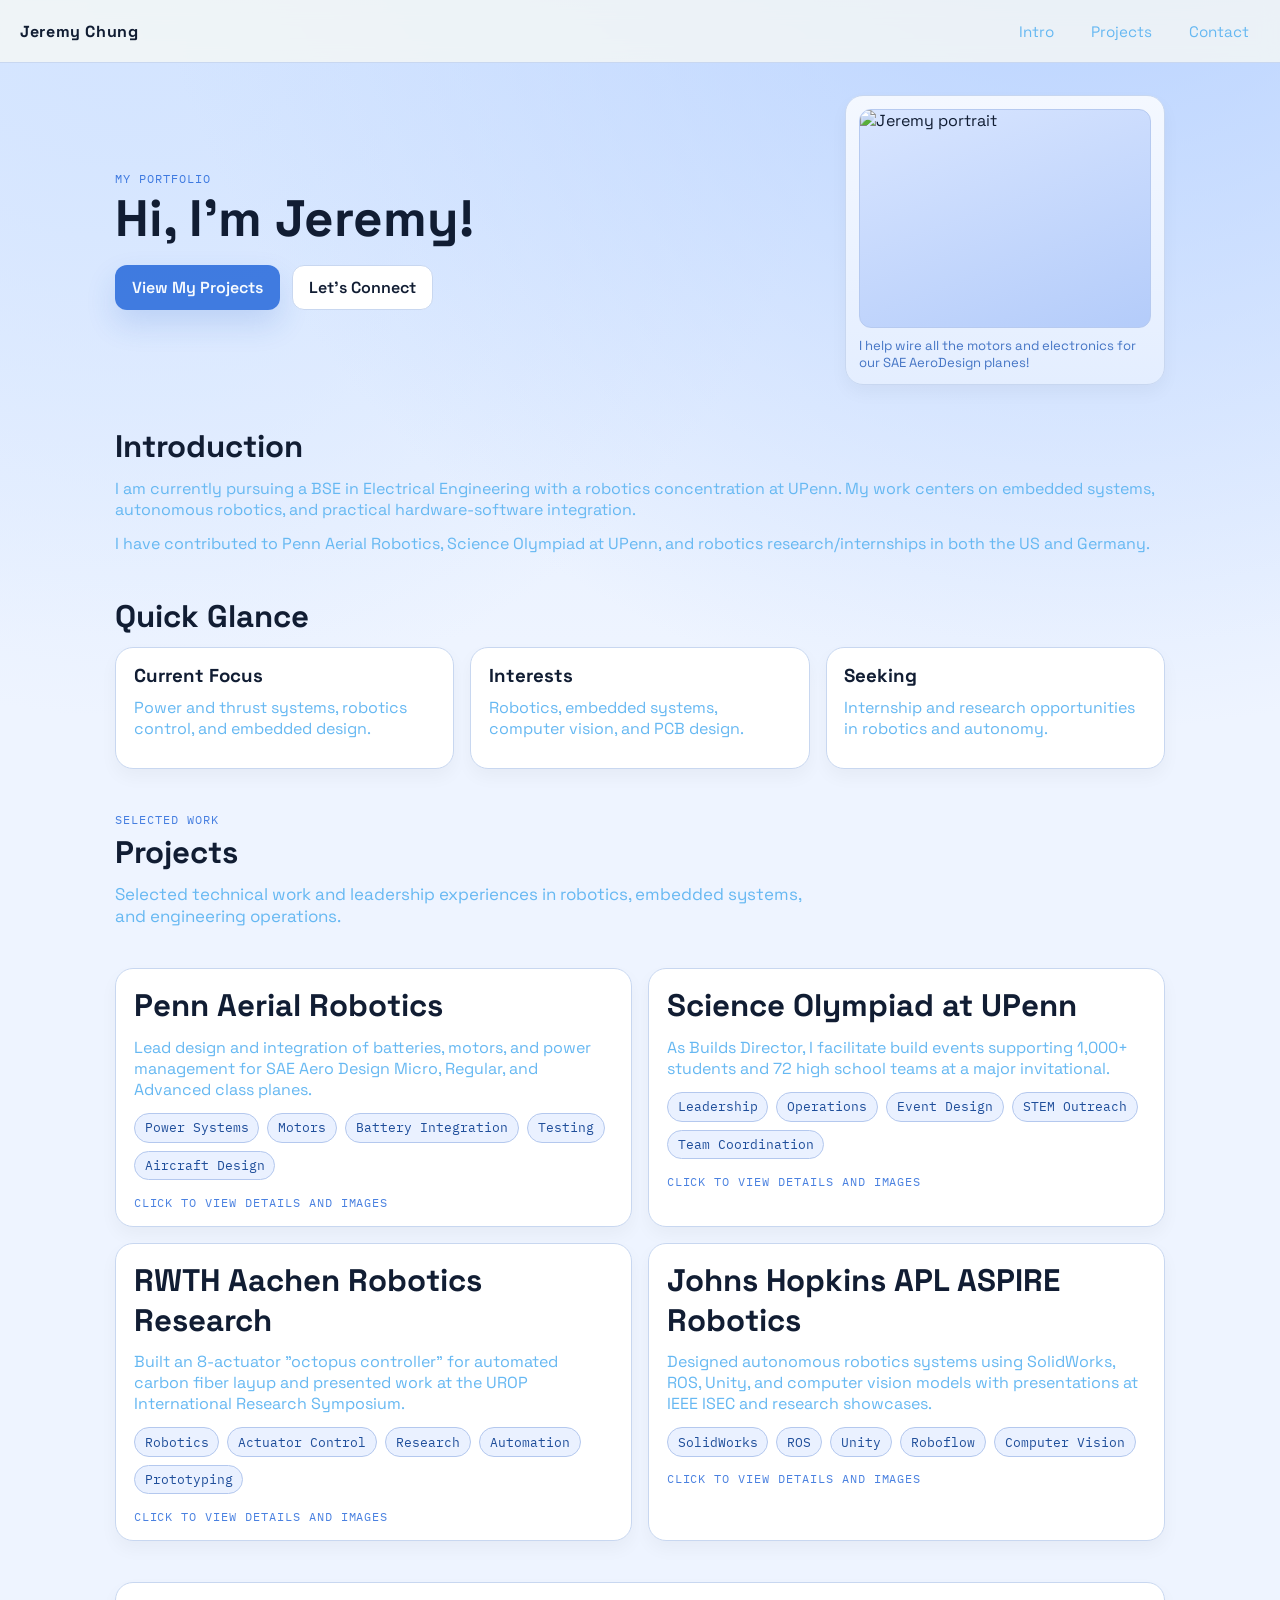
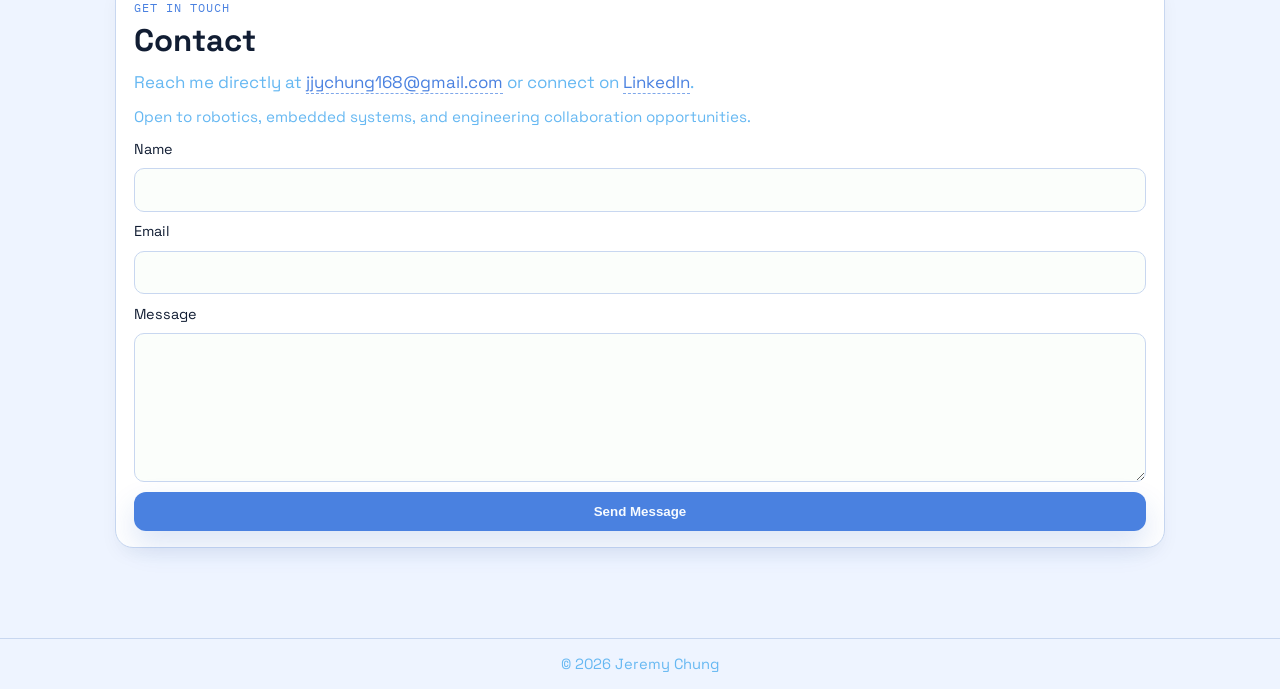
==== index.html @ 84ff7339 "changing intro" ====
<!DOCTYPE html>
<html lang="en">
  <head>
    <meta charset="UTF-8" />
    <meta name="viewport" content="width=device-width, initial-scale=1.0" />
    <title>Jeremy Chung | Engineering Portfolio</title>
    <meta
      name="description"
      content="Jeremy Chung's Website Portfolio"
    />
    <link rel="preconnect" href="https://fonts.googleapis.com" />
    <link rel="preconnect" href="https://fonts.gstatic.com" crossorigin />
    <link
      href="https://fonts.googleapis.com/css2?family=Space+Grotesk:wght@400;600;700&family=IBM+Plex+Mono:wght@400;500&display=swap"
      rel="stylesheet"
    />
    <link rel="stylesheet" href="styles.css" />
  </head>
  <body>
    <header class="site-header">
      <a class="logo" href="#intro">Jeremy Chung</a>
      <nav>
        <a href="#intro">Intro</a>
        <a href="#projects">Projects</a>
        <a href="#contact">Contact</a>
      </nav>
    </header>

    <main>
      <section class="hero reveal" id="intro">
        <div class="hero-copy">
          <p class="eyebrow">My Portfolio</p>
          <h1>Hi, I'm Jeremy!</h1>
          <div class="cta-row">
            <a class="btn btn-primary" href="#projects">View My Projects</a>
            <a class="btn btn-secondary" href="#contact">Let's Connect</a>
          </div>
        </div>
        <div class="hero-photo-wrap" aria-label="Profile photo placeholder">
          <img
            class="hero-photo"
            src="assets/profile-photo.JPG"
            alt="Jeremy portrait"
          />
          <p class="hero-photo-note">
            I help wire all the motors and electronics for our SAE AeroDesign planes!
          </p>
        </div>
      </section>

      <section class="about reveal" id="about">
        <h2>Introduction</h2>
        <p>
          I am currently pursuing a BSE in Electrical Engineering with a
          robotics concentration at UPenn. My work centers on embedded systems,
          autonomous robotics, and practical hardware-software integration.
        </p>
        <p>
          I have contributed to Penn Aerial Robotics, Science Olympiad at
          UPenn, and robotics research/internships in both the US and Germany.
        </p>
      </section>

      <section class="quick-glance reveal">
        <h2>Quick Glance</h2>
        <div class="grid-3">
          <article class="panel">
            <h3>Current Focus</h3>
            <p>Power and thrust systems, robotics control, and embedded design.</p>
          </article>
          <article class="panel">
            <h3>Interests</h3>
            <p>Robotics, embedded systems, computer vision, and PCB design.</p>
          </article>
          <article class="panel">
            <h3>Seeking</h3>
            <p>Internship and research opportunities in robotics and autonomy.</p>
          </article>
        </div>
      </section>

      <section class="reveal" id="projects">
        <p class="eyebrow">Selected Work</p>
        <h2>Projects</h2>
        <p class="lead">
          Selected technical work and leadership experiences in robotics,
          embedded systems, and engineering operations.
        </p>
      </section>

      <section class="projects-grid reveal">
        <article class="project-card" data-project="campus-event-finder" tabindex="0" role="button" aria-label="Open Penn Aerial Robotics details">
          <h2>Penn Aerial Robotics</h2>
          <p>
            Lead design and integration of batteries, motors, and power
            management for SAE Aero Design Micro, Regular, and Advanced class
            planes.
          </p>
          <div class="bubbles">
            <span>Power Systems</span>
            <span>Motors</span>
            <span>Battery Integration</span>
            <span>Testing</span>
            <span>Aircraft Design</span>
          </div>
          <p class="project-action">Click to view details and images</p>
        </article>

        <article class="project-card" data-project="grade-analytics-dashboard" tabindex="0" role="button" aria-label="Open Science Olympiad at UPenn details">
          <h2>Science Olympiad at UPenn</h2>
          <p>
            As Builds Director, I facilitate build events supporting 1,000+
            students and 72 high school teams at a major invitational.
          </p>
          <div class="bubbles">
            <span>Leadership</span>
            <span>Operations</span>
            <span>Event Design</span>
            <span>STEM Outreach</span>
            <span>Team Coordination</span>
          </div>
          <p class="project-action">Click to view details and images</p>
        </article>

        <article class="project-card" data-project="smart-greenhouse-monitor" tabindex="0" role="button" aria-label="Open RWTH Aachen Robotics Research details">
          <h2>RWTH Aachen Robotics Research</h2>
          <p>
            Built an 8-actuator "octopus controller" for automated carbon fiber
            layup and presented work at the UROP International Research
            Symposium.
          </p>
          <div class="bubbles">
            <span>Robotics</span>
            <span>Actuator Control</span>
            <span>Research</span>
            <span>Automation</span>
            <span>Prototyping</span>
          </div>
          <p class="project-action">Click to view details and images</p>
        </article>

        <article class="project-card" data-project="portfolio-site" tabindex="0" role="button" aria-label="Open Johns Hopkins APL ASPIRE Robotics details">
          <h2>Johns Hopkins APL ASPIRE Robotics</h2>
          <p>
            Designed autonomous robotics systems using SolidWorks, ROS, Unity,
            and computer vision models with presentations at IEEE ISEC and
            research showcases.
          </p>
          <div class="bubbles">
            <span>SolidWorks</span>
            <span>ROS</span>
            <span>Unity</span>
            <span>Roboflow</span>
            <span>Computer Vision</span>
          </div>
          <p class="project-action">Click to view details and images</p>
        </article>
      </section>

      <section class="form-wrap reveal" id="contact">
        <p class="eyebrow">Get In Touch</p>
        <h2>Contact</h2>
        <p class="lead">
          Reach me directly at
          <a class="inline-link" href="mailto:jjychung168@gmail.com">jjychung168@gmail.com</a>
          or connect on
          <a
            class="inline-link"
            href="https://www.linkedin.com/in/jeremy-c-upenn28"
            target="_blank"
            rel="noopener noreferrer"
            >LinkedIn</a
          >.
        </p>
        <p class="note">
          Open to robotics, embedded systems, and engineering collaboration
          opportunities.
        </p>

        <form action="https://formspree.io/f/REPLACE_WITH_YOUR_FORM_ID" method="POST">
          <label for="name">Name</label>
          <input id="name" name="name" type="text" required />

          <label for="email">Email</label>
          <input id="email" name="email" type="email" required />

          <label for="message">Message</label>
          <textarea id="message" name="message" rows="6" required></textarea>

          <input type="hidden" name="_subject" value="New portfolio message" />
          <button class="btn btn-primary" type="submit">Send Message</button>
        </form>
      </section>

      <section
        class="project-modal"
        id="project-modal"
        aria-hidden="true"
        aria-labelledby="project-modal-title"
        role="dialog"
      >
        <div class="project-modal-panel">
          <button class="modal-close" id="modal-close" type="button" aria-label="Close details">
            Close
          </button>
          <p class="eyebrow">Project Details</p>
          <h2 id="project-modal-title"></h2>
          <p id="project-modal-summary"></p>
          <div id="project-modal-links" class="project-links"></div>
          <h3>Highlights</h3>
          <ul id="project-modal-points"></ul>
          <h3>Images</h3>
          <div id="project-modal-images" class="project-modal-images"></div>
        </div>
      </section>
    </main>

    <footer>
      <p>&copy; <span id="year"></span> Jeremy Chung</p>
    </footer>
    <script src="script.js"></script>
  </body>
</html>
---- styles.css ----
:root {
  --bg: #eef4ff;
  --bg-accent: #dbe9ff;
  --ink: #111d33;
  --muted: #66b8f2;
  --primary: #0350d4b7;
  --primary-ink: #f7fbff;
  --card: #ffffff;
  --line: #c8d7f0;
  --shadow: 0 14px 30px rgba(31, 94, 201, 0.16);
}

* {
  box-sizing: border-box;
}

html {
  scroll-behavior: smooth;
}

body {
  margin: 0;
  font-family: "Space Grotesk", sans-serif;
  color: var(--ink);
  background:
    radial-gradient(circle at 85% -10%, #b5d0ff 0%, transparent 35%),
    radial-gradient(circle at 10% 0%, #d3e4ff 0%, transparent 28%),
    linear-gradient(180deg, var(--bg-accent), var(--bg) 28%);
  min-height: 100vh;
  display: flex;
  flex-direction: column;
}

.site-header {
  position: sticky;
  top: 0;
  z-index: 10;
  backdrop-filter: blur(10px);
  background: rgba(246, 248, 245, 0.8);
  border-bottom: 1px solid var(--line);
  display: flex;
  align-items: center;
  justify-content: space-between;
  padding: 1rem 1.25rem;
}

.logo {
  font-weight: 700;
  letter-spacing: 0.04em;
  text-decoration: none;
  color: var(--ink);
}

nav {
  display: flex;
  gap: 0.9rem;
}

nav a {
  color: var(--muted);
  text-decoration: none;
  padding: 0.35rem 0.7rem;
  border-radius: 999px;
  font-size: 0.95rem;
}

nav a[aria-current="page"],
nav a:hover {
  color: var(--ink);
  background: #dce8ff;
}

main {
  width: min(1050px, 92%);
  margin: 2rem auto 3rem;
  flex: 1;
}

section {
  margin-bottom: 2.6rem;
  scroll-margin-top: 88px;
}

h1 {
  font-size: clamp(2rem, 5vw, 3.2rem);
  line-height: 1.05;
  margin: 0.4rem 0 0.75rem;
}

h2 {
  margin: 0 0 0.7rem;
  font-size: clamp(1.35rem, 3.2vw, 1.95rem);
}

h3 {
  margin: 0 0 0.6rem;
}

p {
  margin: 0 0 0.85rem;
  color: var(--muted);
}

.eyebrow {
  font-family: "IBM Plex Mono", monospace;
  text-transform: uppercase;
  letter-spacing: 0.08em;
  font-size: 0.78rem;
  color: var(--primary);
  margin-bottom: 0.3rem;
}

.lead {
  max-width: 720px;
  font-size: 1.06rem;
}

.hero {
  display: grid;
  grid-template-columns: 1.2fr minmax(220px, 320px);
  gap: 1.4rem;
  align-items: center;
}

.hero-photo-wrap {
  background: linear-gradient(180deg, #f4f8ff, #e4eeff);
  border: 1px solid var(--line);
  border-radius: 18px;
  padding: 0.8rem;
  box-shadow: 0 8px 18px rgba(0, 0, 0, 0.04);
}

.hero-photo {
  display: block;
  width: 100%;
  aspect-ratio: 4 / 3;
  object-fit: cover;
  object-position: center;
  border-radius: 12px;
  border: 1px solid #b6caf0;
  background: linear-gradient(160deg, #d8e5ff 0%, #b4ccfa 100%);
}

.hero-photo-note {
  margin: 0.55rem 0 0;
  font-size: 0.82rem;
  color: #4575c5;
}

.cta-row {
  margin-top: 1.2rem;
  display: flex;
  gap: 0.75rem;
  flex-wrap: wrap;
}

.btn {
  display: inline-block;
  border-radius: 12px;
  border: 1px solid transparent;
  text-decoration: none;
  padding: 0.68rem 1rem;
  font-weight: 600;
}

.btn-primary {
  background: var(--primary);
  color: var(--primary-ink);
  box-shadow: var(--shadow);
}

.btn-secondary {
  border-color: var(--line);
  color: var(--ink);
  background: #ffffff;
}

.grid-3 {
  display: grid;
  gap: 1rem;
  grid-template-columns: repeat(3, minmax(0, 1fr));
}

.panel,
.project-card,
.form-wrap {
  background: var(--card);
  border: 1px solid var(--line);
  border-radius: 18px;
  padding: 1rem 1.1rem;
  box-shadow: 0 8px 18px rgba(0, 0, 0, 0.04);
}

.project-card {
  cursor: pointer;
  transition: transform 0.15s ease, box-shadow 0.15s ease;
}

.project-card:hover,
.project-card:focus-visible {
  transform: translateY(-3px);
  box-shadow: 0 12px 24px rgba(22, 64, 141, 0.13);
}

.project-action {
  margin: 0.9rem 0 0;
  font-family: "IBM Plex Mono", monospace;
  font-size: 0.75rem;
  text-transform: uppercase;
  letter-spacing: 0.08em;
  color: var(--primary);
}

.projects-grid {
  display: grid;
  gap: 1rem;
  grid-template-columns: repeat(2, minmax(0, 1fr));
}

.bubbles {
  margin-top: 0.8rem;
  display: flex;
  gap: 0.5rem;
  flex-wrap: wrap;
}

.bubbles span {
  border: 1px solid #b4c8ee;
  background: #eaf1ff;
  color: #1f4e9a;
  border-radius: 999px;
  padding: 0.33rem 0.62rem;
  font-size: 0.82rem;
  font-family: "IBM Plex Mono", monospace;
}

.inline-link {
  color: var(--primary);
  text-decoration: none;
  border-bottom: 1px dashed #7ea7ea;
}

form {
  margin-top: 0.8rem;
  display: grid;
  gap: 0.65rem;
}

label {
  font-size: 0.9rem;
  color: var(--ink);
}

input,
textarea {
  width: 100%;
  border: 1px solid var(--line);
  border-radius: 10px;
  padding: 0.65rem 0.7rem;
  font: inherit;
  background: #fbfefb;
}

input:focus,
textarea:focus {
  outline: 2px solid #88abed;
  border-color: #88abed;
}

.note {
  font-size: 0.95rem;
}

.project-modal {
  position: fixed;
  inset: 0;
  display: none;
  align-items: center;
  justify-content: center;
  padding: 1rem;
  background: rgba(12, 25, 54, 0.7);
  z-index: 100;
}

.project-modal.open {
  display: flex;
}

.project-modal-panel {
  width: min(760px, 96vw);
  max-height: 88vh;
  overflow-y: auto;
  background: #f6f9ff;
  border: 1px solid #bcd0f6;
  border-radius: 18px;
  padding: 1.2rem;
  box-shadow: 0 14px 36px rgba(0, 0, 0, 0.2);
}

.modal-close {
  margin-left: auto;
  margin-bottom: 0.5rem;
  display: block;
  border: 1px solid #9db9e9;
  background: #ffffff;
  color: #264a89;
  border-radius: 999px;
  padding: 0.3rem 0.85rem;
  font: inherit;
  cursor: pointer;
}

#project-modal-points {
  margin: 0 0 1rem;
  padding-left: 1.1rem;
  color: #385c96;
}

.project-links {
  margin: 0.4rem 0 1rem;
  display: flex;
  flex-wrap: wrap;
  gap: 0.55rem;
}

.project-link {
  text-decoration: none;
  border: 1px solid #98b5e7;
  background: #ffffff;
  color: #214988;
  border-radius: 999px;
  padding: 0.38rem 0.78rem;
  font-size: 0.84rem;
  font-family: "IBM Plex Mono", monospace;
}

.project-link:hover {
  background: #e9f1ff;
}

#project-modal-points li {
  margin-bottom: 0.35rem;
}

.project-modal-images {
  display: grid;
  gap: 0.75rem;
  grid-template-columns: repeat(2, minmax(0, 1fr));
}

.modal-shot {
  margin: 0;
}

.modal-shot img,
.modal-shot .modal-placeholder {
  width: 100%;
  aspect-ratio: 16 / 10;
  border: 1px solid #b6caf0;
  border-radius: 12px;
}

.modal-shot img {
  display: block;
  object-fit: cover;
  background: #e6efff;
}

.modal-shot .modal-placeholder {
  display: grid;
  place-items: center;
  background: repeating-linear-gradient(
    45deg,
    #e6efff,
    #e6efff 12px,
    #d9e7ff 12px,
    #d9e7ff 24px
  );
  color: #43689f;
  text-align: center;
  font-size: 0.86rem;
  padding: 0.7rem;
}

.modal-shot figcaption {
  margin-top: 0.3rem;
  font-size: 0.82rem;
  color: #547bb8;
}

footer {
  border-top: 1px solid var(--line);
  padding: 1rem;
  text-align: center;
}

footer p {
  margin: 0;
  font-size: 0.92rem;
}

.reveal {
  opacity: 0;
  transform: translateY(10px);
  animation: enter 0.55s ease forwards;
}

.reveal:nth-of-type(2) {
  animation-delay: 0.08s;
}

.reveal:nth-of-type(3) {
  animation-delay: 0.16s;
}

@keyframes enter {
  to {
    opacity: 1;
    transform: translateY(0);
  }
}

@media (max-width: 800px) {
  .hero {
    grid-template-columns: 1fr;
  }

  .grid-3,
  .projects-grid {
    grid-template-columns: 1fr;
  }

  .project-modal-images {
    grid-template-columns: 1fr;
  }
}
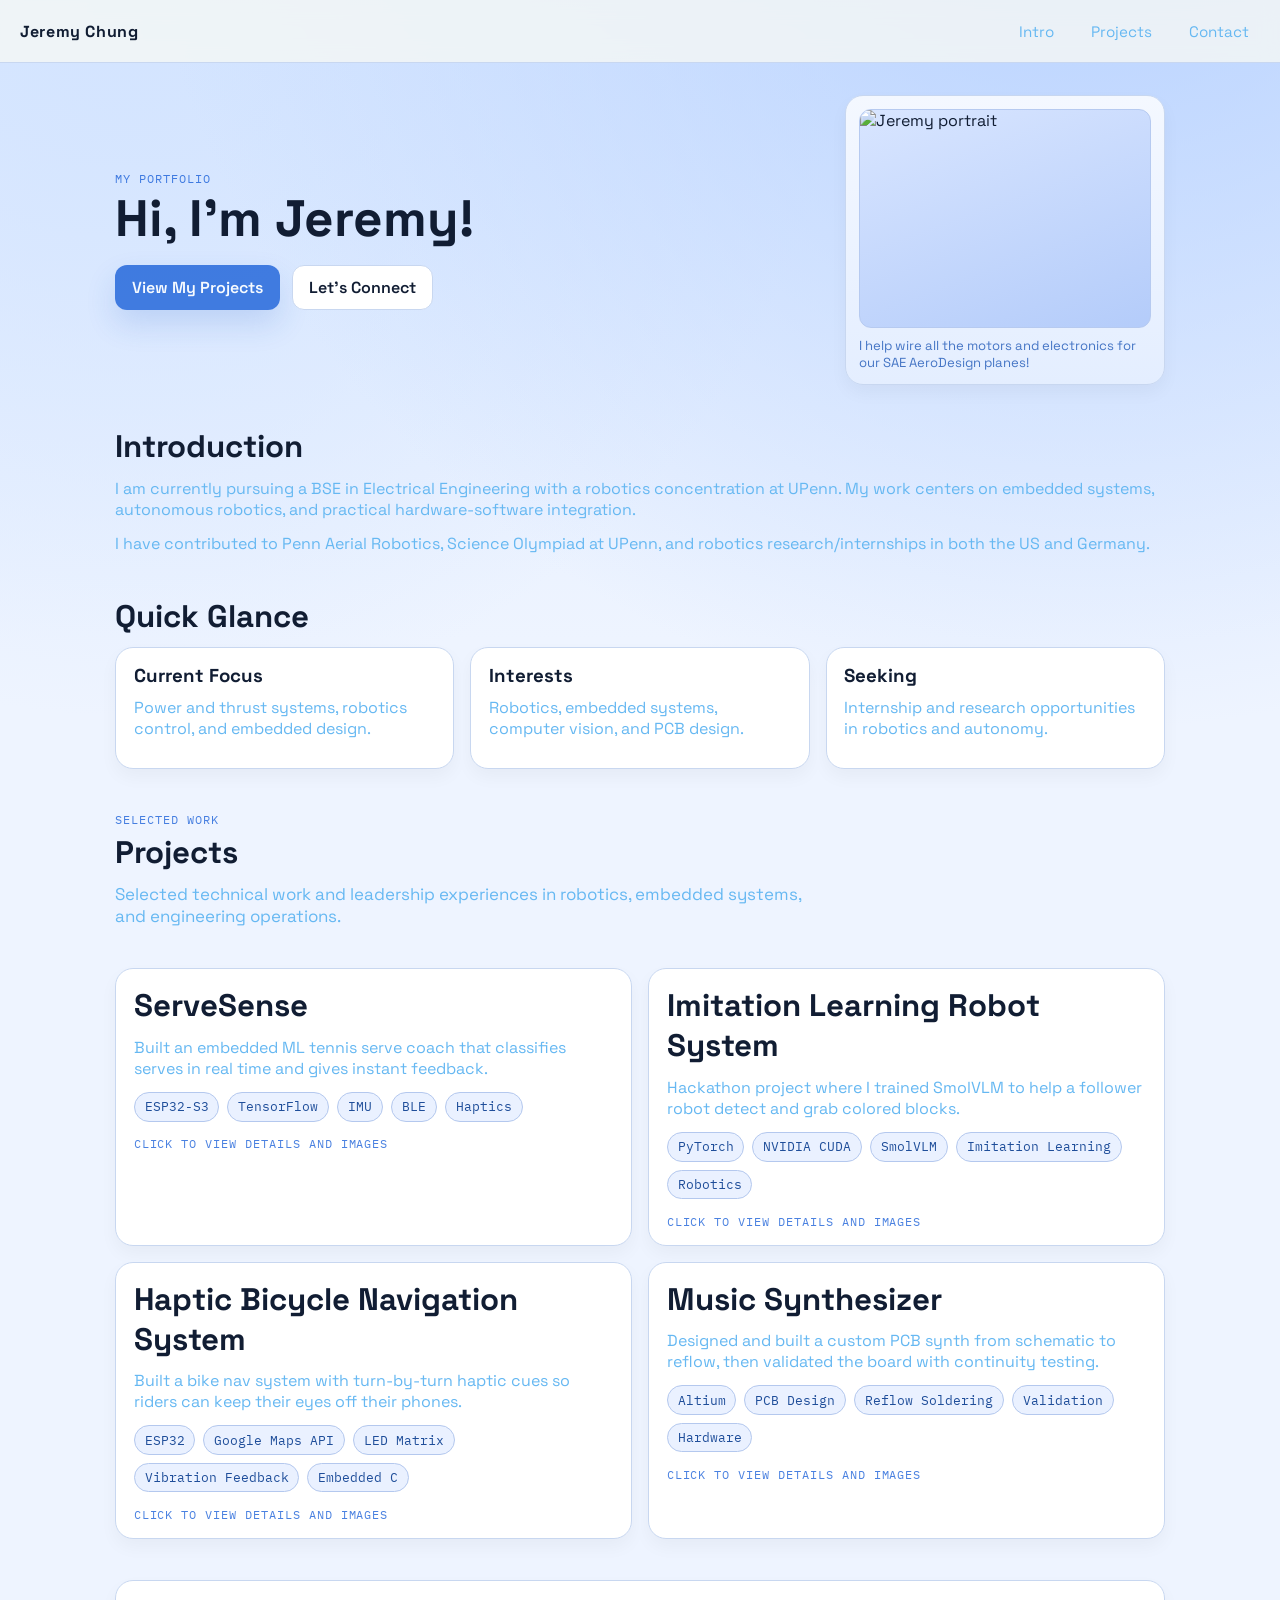
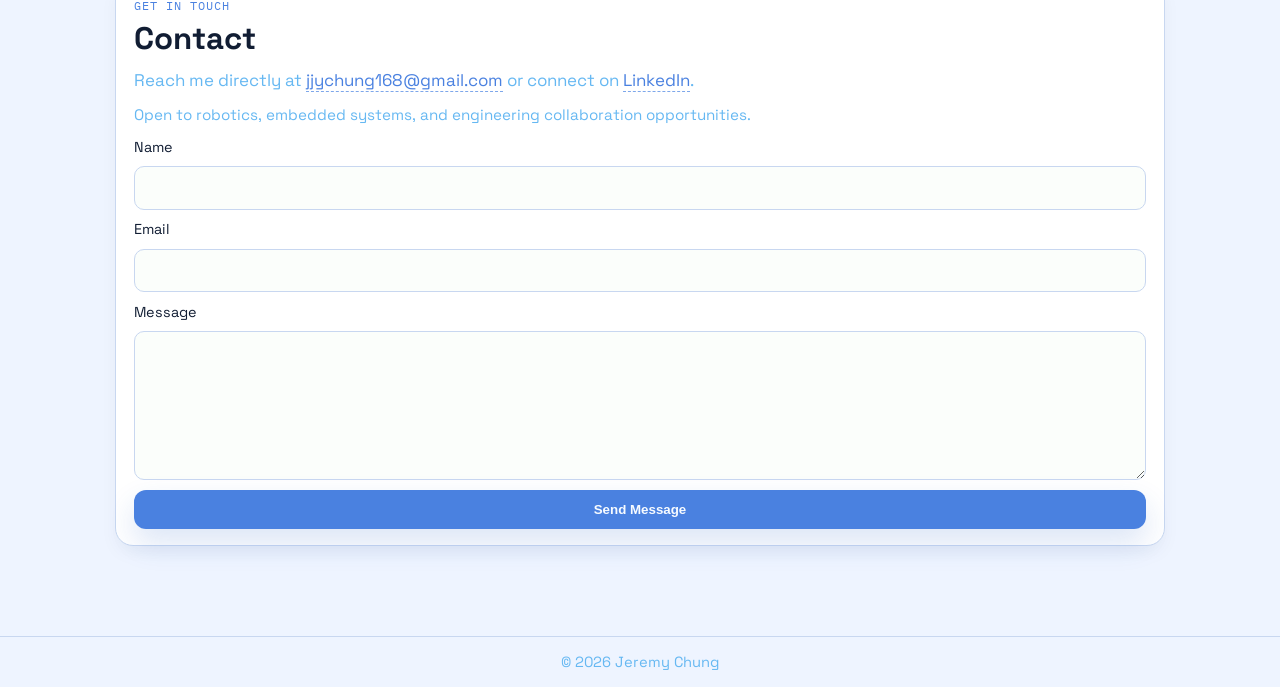
==== commit c26c29af: "modified projects section to have existing projects" ====
--- a/index.html
+++ b/index.html
@@ -89,69 +89,66 @@
       </section>
 
       <section class="projects-grid reveal">
-        <article class="project-card" data-project="campus-event-finder" tabindex="0" role="button" aria-label="Open Penn Aerial Robotics details">
-          <h2>Penn Aerial Robotics</h2>
-          <p>
-            Lead design and integration of batteries, motors, and power
-            management for SAE Aero Design Micro, Regular, and Advanced class
-            planes.
-          </p>
-          <div class="bubbles">
-            <span>Power Systems</span>
-            <span>Motors</span>
-            <span>Battery Integration</span>
-            <span>Testing</span>
-            <span>Aircraft Design</span>
-          </div>
-          <p class="project-action">Click to view details and images</p>
-        </article>
-
-        <article class="project-card" data-project="grade-analytics-dashboard" tabindex="0" role="button" aria-label="Open Science Olympiad at UPenn details">
-          <h2>Science Olympiad at UPenn</h2>
-          <p>
-            As Builds Director, I facilitate build events supporting 1,000+
-            students and 72 high school teams at a major invitational.
-          </p>
-          <div class="bubbles">
-            <span>Leadership</span>
-            <span>Operations</span>
-            <span>Event Design</span>
-            <span>STEM Outreach</span>
-            <span>Team Coordination</span>
-          </div>
-          <p class="project-action">Click to view details and images</p>
-        </article>
-
-        <article class="project-card" data-project="smart-greenhouse-monitor" tabindex="0" role="button" aria-label="Open RWTH Aachen Robotics Research details">
-          <h2>RWTH Aachen Robotics Research</h2>
-          <p>
-            Built an 8-actuator "octopus controller" for automated carbon fiber
-            layup and presented work at the UROP International Research
-            Symposium.
-          </p>
-          <div class="bubbles">
+        <article class="project-card" data-project="campus-event-finder" tabindex="0" role="button" aria-label="Open ServeSense details">
+          <h2>ServeSense</h2>
+          <p>
+            Built an embedded ML tennis serve coach that classifies serves in
+            real time and gives instant feedback.
+          </p>
+          <div class="bubbles">
+            <span>ESP32-S3</span>
+            <span>TensorFlow</span>
+            <span>IMU</span>
+            <span>BLE</span>
+            <span>Haptics</span>
+          </div>
+          <p class="project-action">Click to view details and images</p>
+        </article>
+
+        <article class="project-card" data-project="grade-analytics-dashboard" tabindex="0" role="button" aria-label="Open Imitation Learning Robot System details">
+          <h2>Imitation Learning Robot System</h2>
+          <p>
+            Hackathon project where I trained SmolVLM to help a follower robot
+            detect and grab colored blocks.
+          </p>
+          <div class="bubbles">
+            <span>PyTorch</span>
+            <span>NVIDIA CUDA</span>
+            <span>SmolVLM</span>
+            <span>Imitation Learning</span>
             <span>Robotics</span>
-            <span>Actuator Control</span>
-            <span>Research</span>
-            <span>Automation</span>
-            <span>Prototyping</span>
-          </div>
-          <p class="project-action">Click to view details and images</p>
-        </article>
-
-        <article class="project-card" data-project="portfolio-site" tabindex="0" role="button" aria-label="Open Johns Hopkins APL ASPIRE Robotics details">
-          <h2>Johns Hopkins APL ASPIRE Robotics</h2>
-          <p>
-            Designed autonomous robotics systems using SolidWorks, ROS, Unity,
-            and computer vision models with presentations at IEEE ISEC and
-            research showcases.
-          </p>
-          <div class="bubbles">
-            <span>SolidWorks</span>
-            <span>ROS</span>
-            <span>Unity</span>
-            <span>Roboflow</span>
-            <span>Computer Vision</span>
+          </div>
+          <p class="project-action">Click to view details and images</p>
+        </article>
+
+        <article class="project-card" data-project="smart-greenhouse-monitor" tabindex="0" role="button" aria-label="Open Haptic Bicycle Navigation System details">
+          <h2>Haptic Bicycle Navigation System</h2>
+          <p>
+            Built a bike nav system with turn-by-turn haptic cues so riders can
+            keep their eyes off their phones.
+          </p>
+          <div class="bubbles">
+            <span>ESP32</span>
+            <span>Google Maps API</span>
+            <span>LED Matrix</span>
+            <span>Vibration Feedback</span>
+            <span>Embedded C</span>
+          </div>
+          <p class="project-action">Click to view details and images</p>
+        </article>
+
+        <article class="project-card" data-project="portfolio-site" tabindex="0" role="button" aria-label="Open Music Synthesizer details">
+          <h2>Music Synthesizer</h2>
+          <p>
+            Designed and built a custom PCB synth from schematic to reflow, then
+            validated the board with continuity testing.
+          </p>
+          <div class="bubbles">
+            <span>Altium</span>
+            <span>PCB Design</span>
+            <span>Reflow Soldering</span>
+            <span>Validation</span>
+            <span>Hardware</span>
           </div>
           <p class="project-action">Click to view details and images</p>
         </article>
@@ -177,7 +174,7 @@
           opportunities.
         </p>
 
-        <form action="https://formspree.io/f/REPLACE_WITH_YOUR_FORM_ID" method="POST">
+        <form action="https://formspree.io/f/xbdanawa" method="POST">
           <label for="name">Name</label>
           <input id="name" name="name" type="text" required />
 
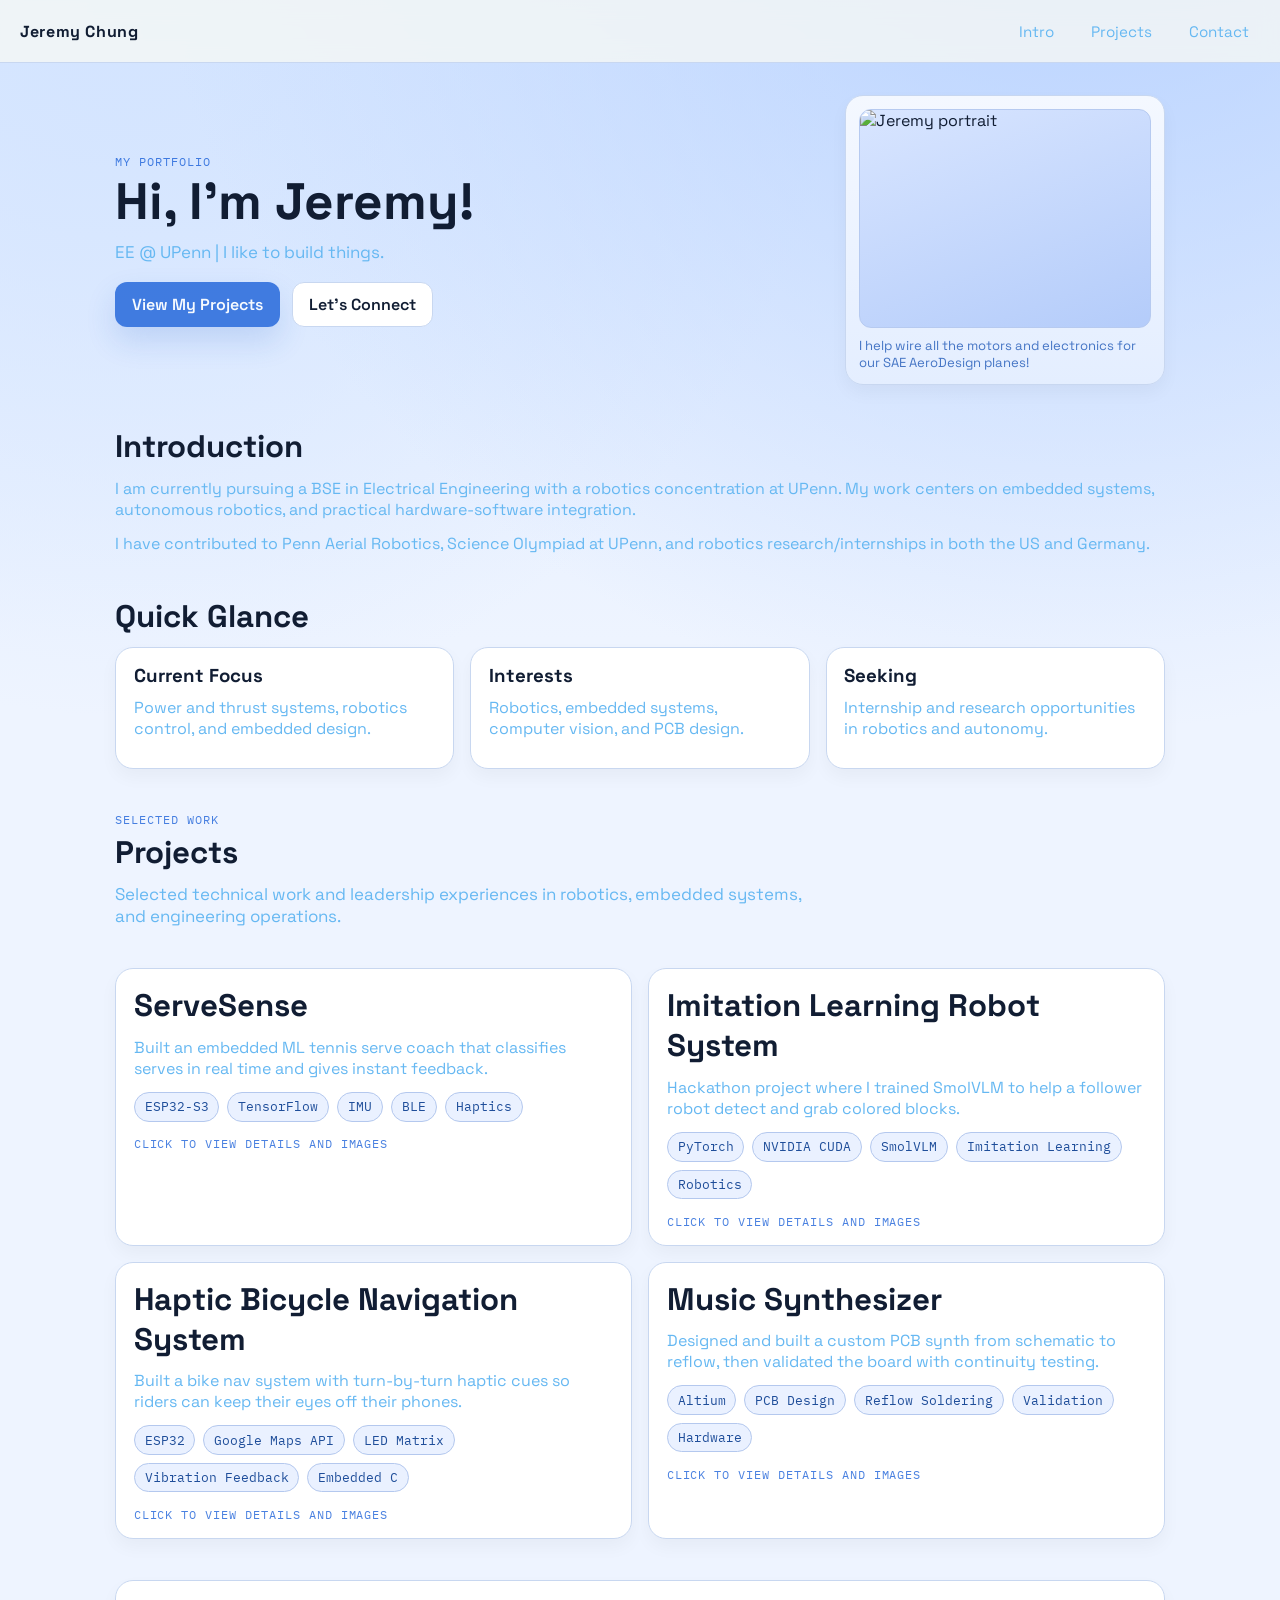
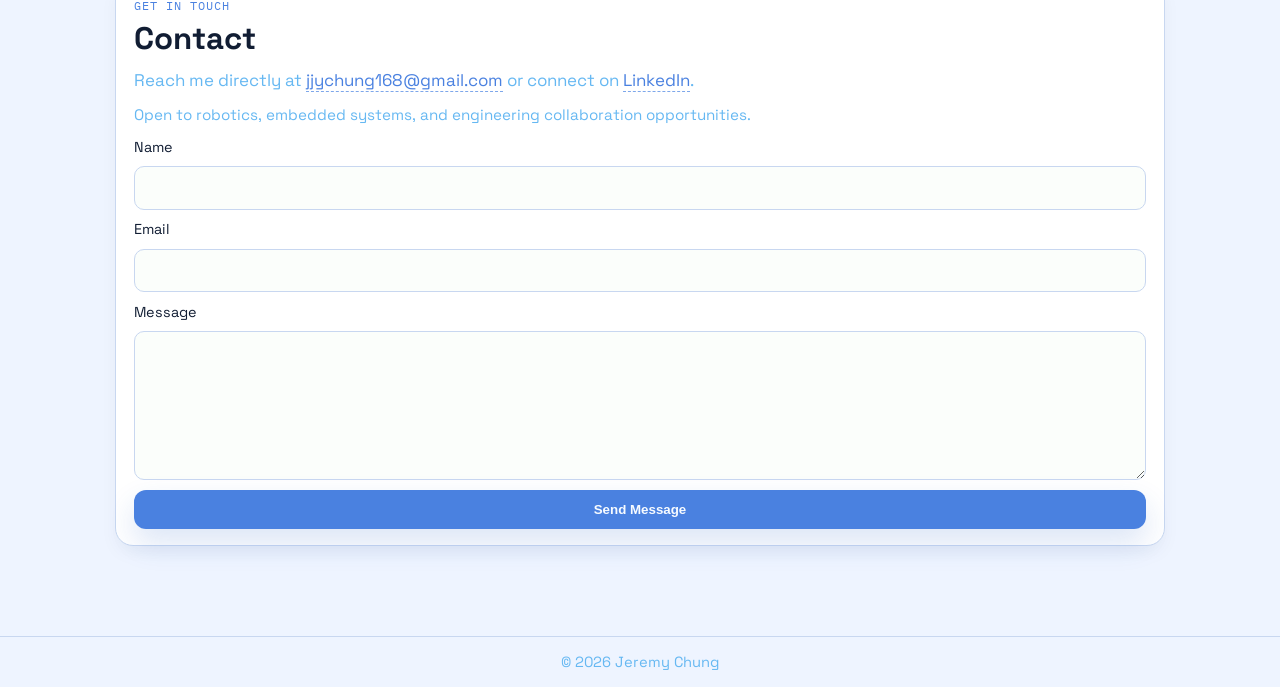
==== commit 2975f46f: "changed intro" ====
--- a/index.html
+++ b/index.html
@@ -31,6 +31,9 @@
         <div class="hero-copy">
           <p class="eyebrow">My Portfolio</p>
           <h1>Hi, I'm Jeremy!</h1>
+          <p class="lead">
+            EE @ UPenn | I like to build things.
+          </p>
           <div class="cta-row">
             <a class="btn btn-primary" href="#projects">View My Projects</a>
             <a class="btn btn-secondary" href="#contact">Let's Connect</a>
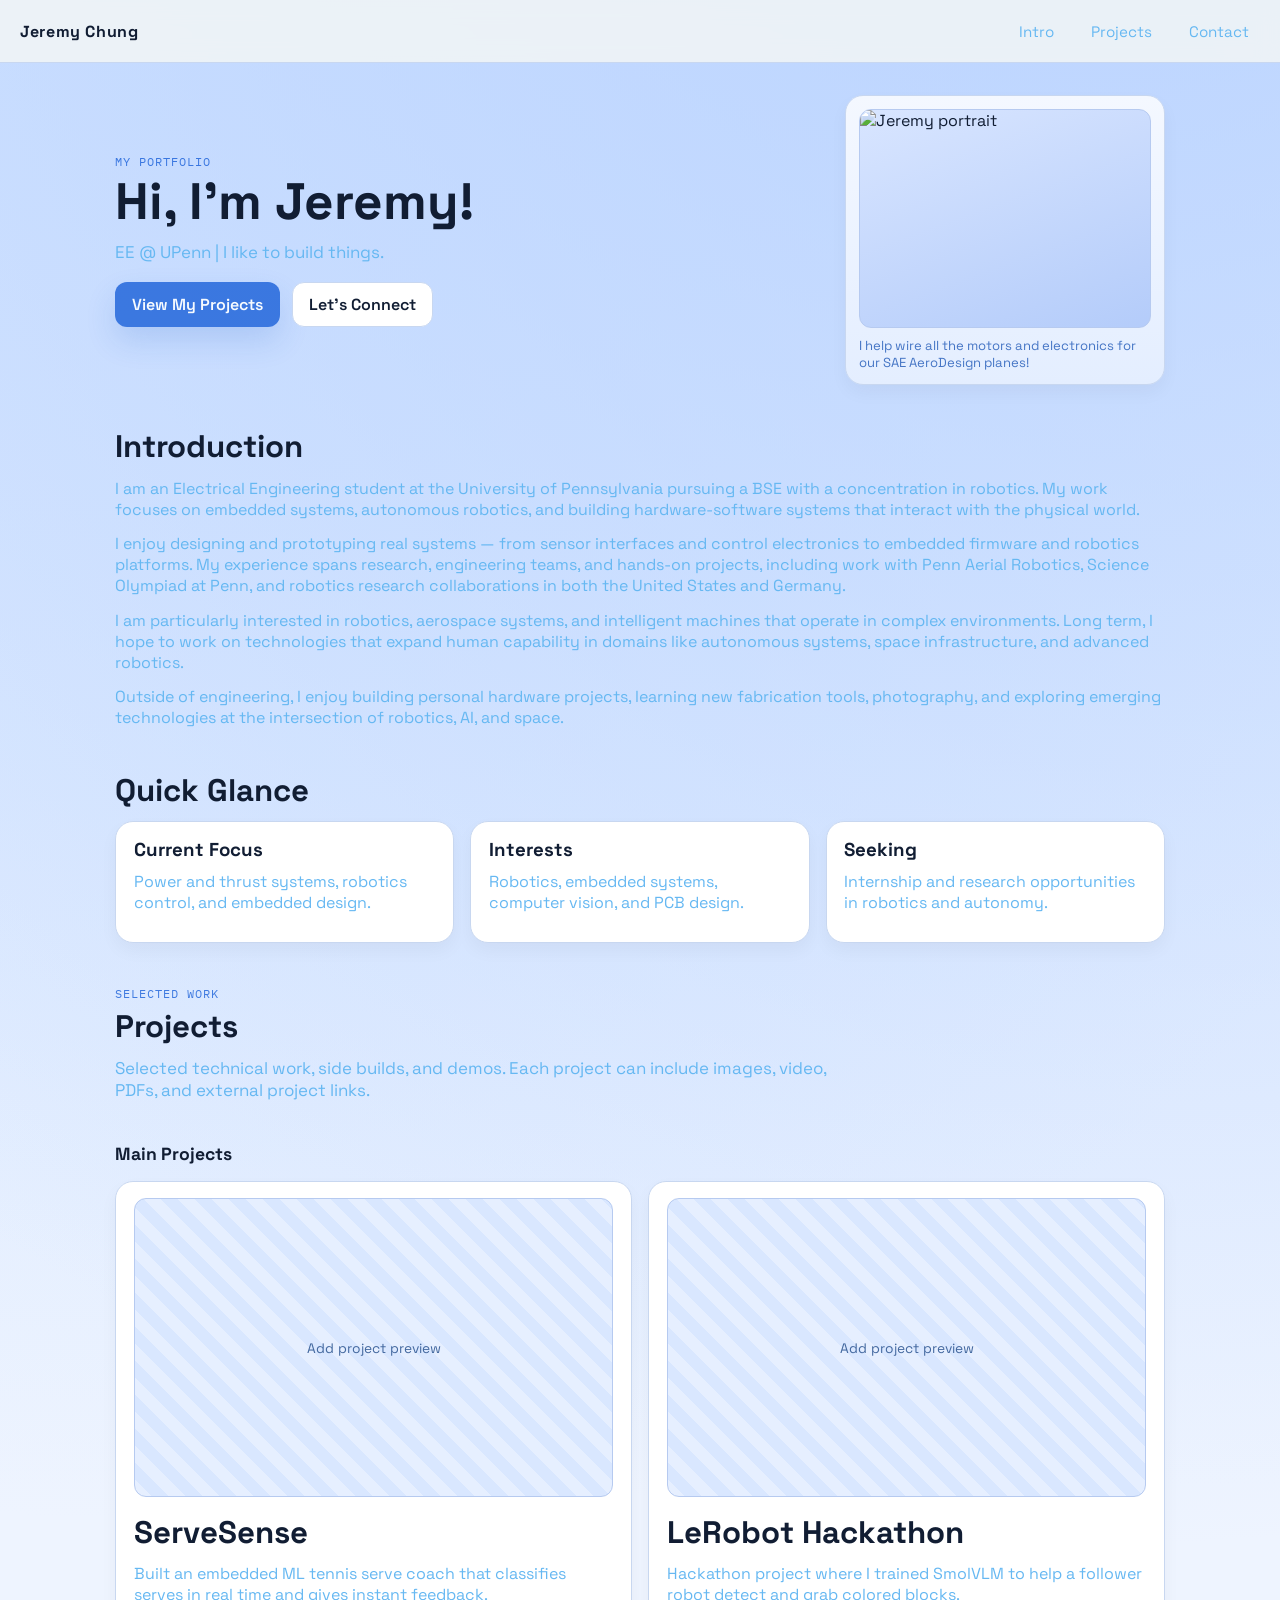
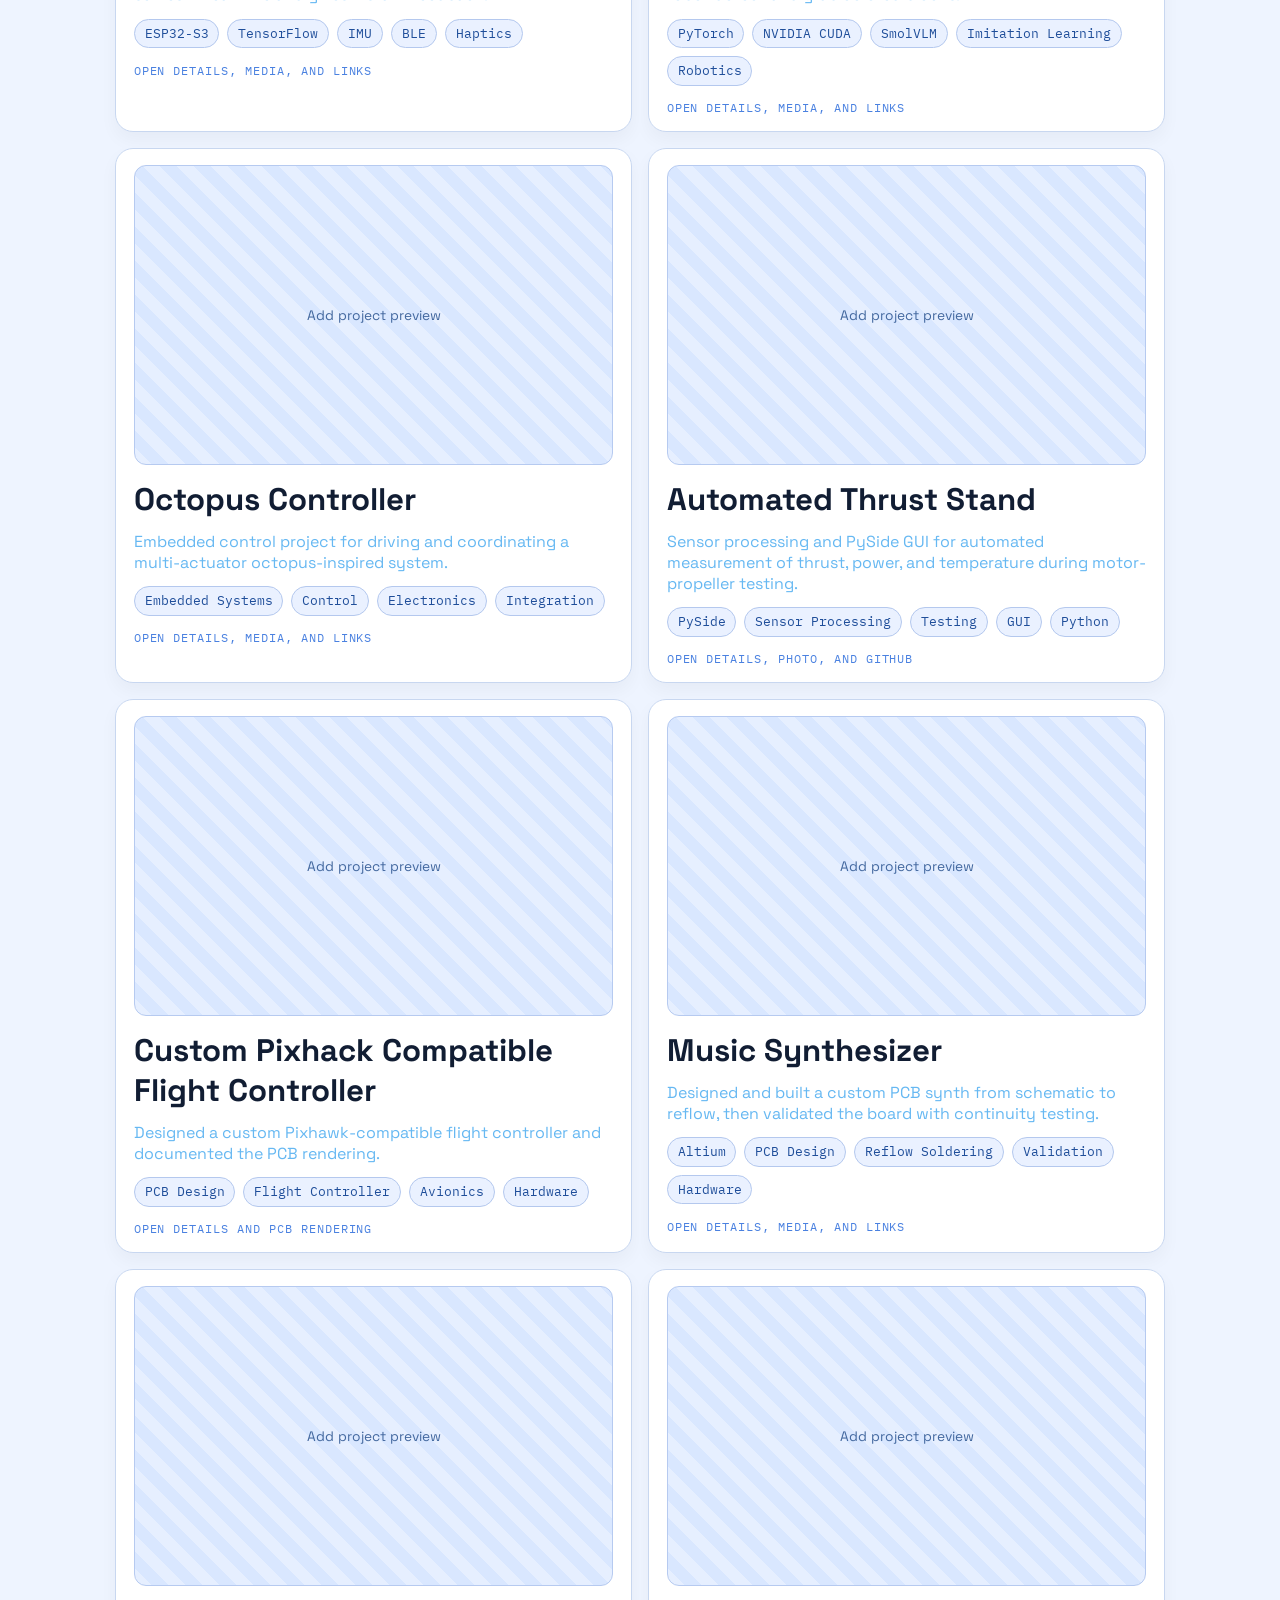
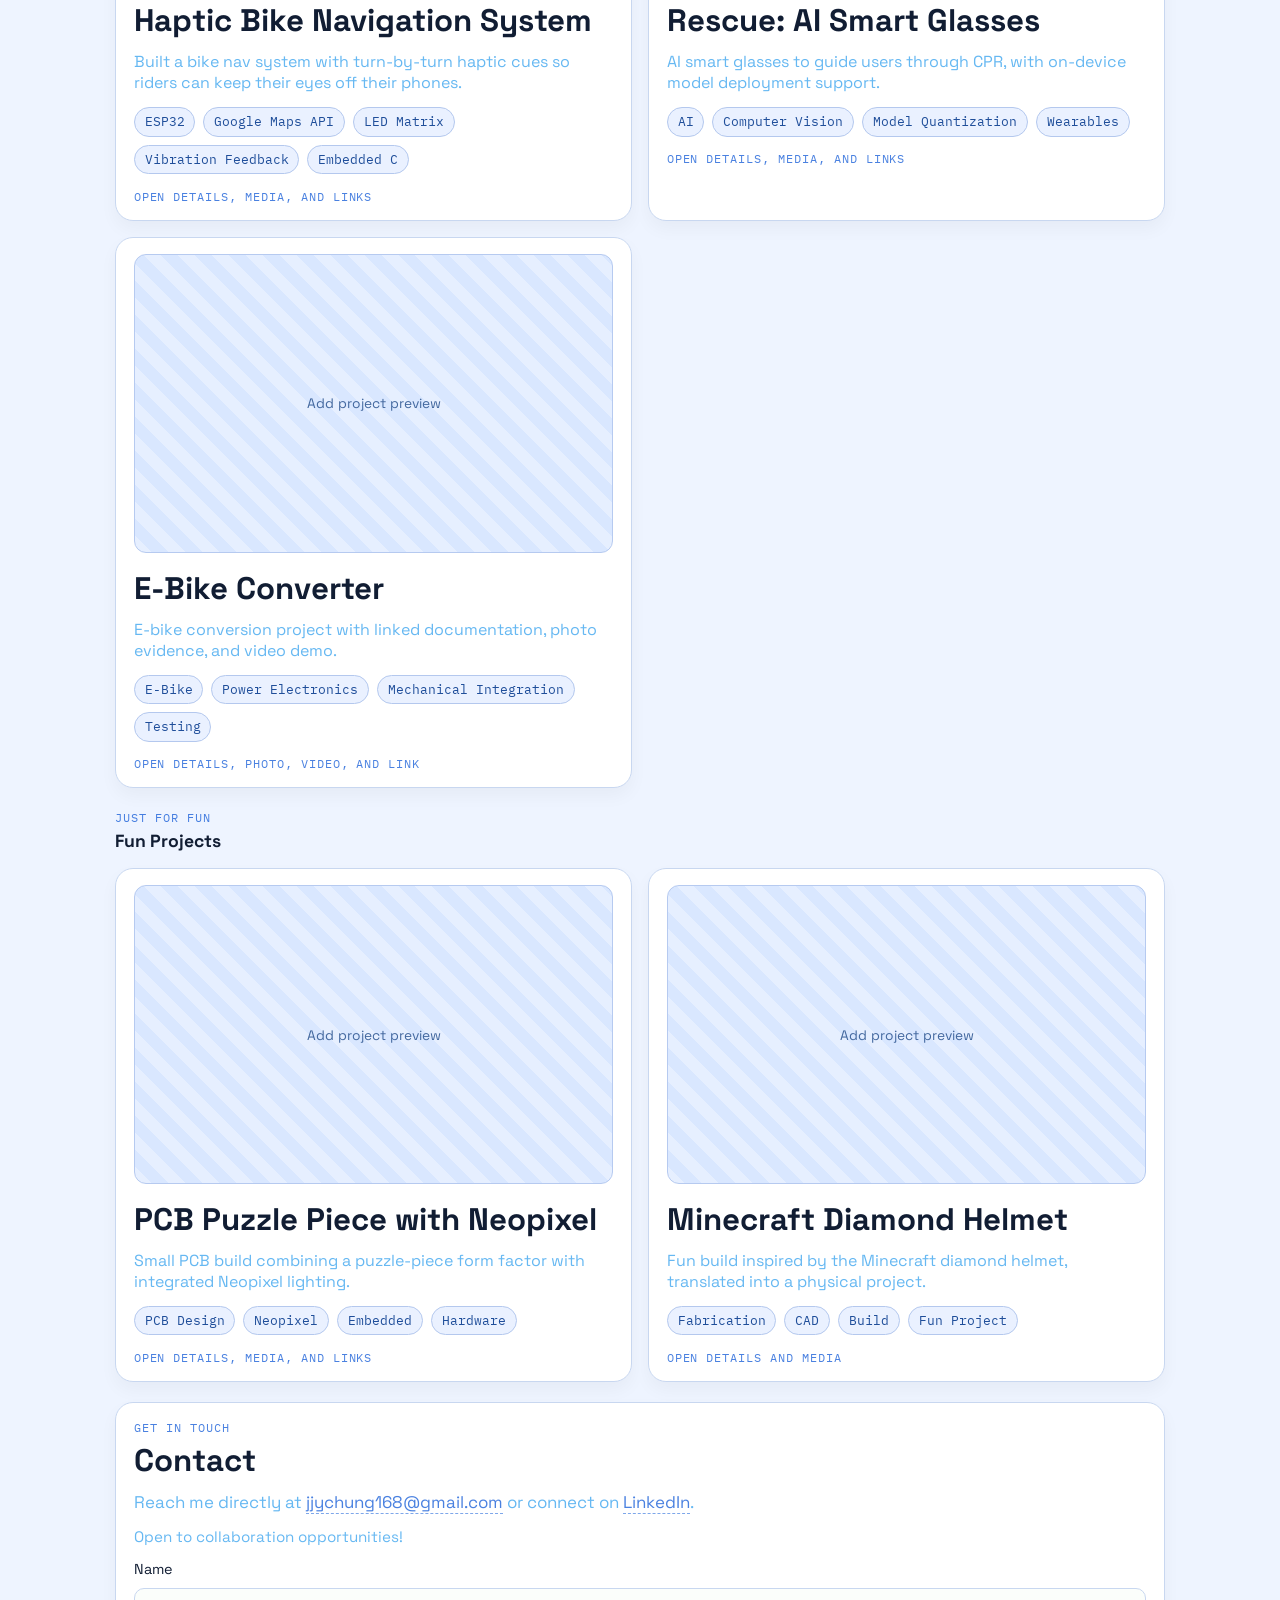
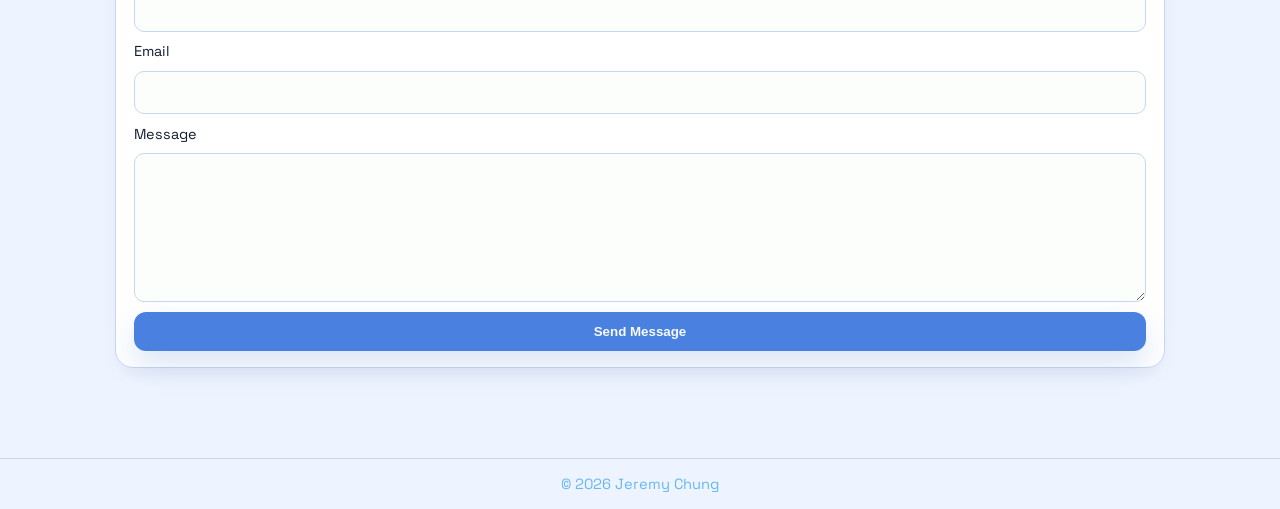
==== commit 0e556d16: "updated projects" ====
--- a/index.html
+++ b/index.html
@@ -54,13 +54,16 @@
       <section class="about reveal" id="about">
         <h2>Introduction</h2>
         <p>
-          I am currently pursuing a BSE in Electrical Engineering with a
-          robotics concentration at UPenn. My work centers on embedded systems,
-          autonomous robotics, and practical hardware-software integration.
+          I am an Electrical Engineering student at the University of Pennsylvania pursuing a BSE with a concentration in robotics. My work focuses on embedded systems, autonomous robotics, and building hardware-software systems that interact with the physical world.
         </p>
         <p>
-          I have contributed to Penn Aerial Robotics, Science Olympiad at
-          UPenn, and robotics research/internships in both the US and Germany.
+          I enjoy designing and prototyping real systems — from sensor interfaces and control electronics to embedded firmware and robotics platforms. My experience spans research, engineering teams, and hands-on projects, including work with Penn Aerial Robotics, Science Olympiad at Penn, and robotics research collaborations in both the United States and Germany.
+        </p>
+        <p>
+          I am particularly interested in robotics, aerospace systems, and intelligent machines that operate in complex environments. Long term, I hope to work on technologies that expand human capability in domains like autonomous systems, space infrastructure, and advanced robotics.
+        </p >
+        <p>
+          Outside of engineering, I enjoy building personal hardware projects, learning new fabrication tools, photography, and exploring emerging technologies at the intersection of robotics, AI, and space.
         </p>
       </section>
 
@@ -86,75 +89,24 @@
         <p class="eyebrow">Selected Work</p>
         <h2>Projects</h2>
         <p class="lead">
-          Selected technical work and leadership experiences in robotics,
-          embedded systems, and engineering operations.
+          Selected technical work, side builds, and demos. Each project can
+          include images, video, PDFs, and external project links.
         </p>
       </section>
 
-      <section class="projects-grid reveal">
-        <article class="project-card" data-project="campus-event-finder" tabindex="0" role="button" aria-label="Open ServeSense details">
-          <h2>ServeSense</h2>
-          <p>
-            Built an embedded ML tennis serve coach that classifies serves in
-            real time and gives instant feedback.
-          </p>
-          <div class="bubbles">
-            <span>ESP32-S3</span>
-            <span>TensorFlow</span>
-            <span>IMU</span>
-            <span>BLE</span>
-            <span>Haptics</span>
-          </div>
-          <p class="project-action">Click to view details and images</p>
-        </article>
+      <section class="project-subsection reveal" aria-labelledby="featured-projects-title">
+        <div class="project-subsection-header">
+          <h3 id="featured-projects-title">Main Projects</h3>
+        </div>
+        <div class="projects-grid" id="featured-projects-grid"></div>
+      </section>
 
-        <article class="project-card" data-project="grade-analytics-dashboard" tabindex="0" role="button" aria-label="Open Imitation Learning Robot System details">
-          <h2>Imitation Learning Robot System</h2>
-          <p>
-            Hackathon project where I trained SmolVLM to help a follower robot
-            detect and grab colored blocks.
-          </p>
-          <div class="bubbles">
-            <span>PyTorch</span>
-            <span>NVIDIA CUDA</span>
-            <span>SmolVLM</span>
-            <span>Imitation Learning</span>
-            <span>Robotics</span>
-          </div>
-          <p class="project-action">Click to view details and images</p>
-        </article>
-
-        <article class="project-card" data-project="smart-greenhouse-monitor" tabindex="0" role="button" aria-label="Open Haptic Bicycle Navigation System details">
-          <h2>Haptic Bicycle Navigation System</h2>
-          <p>
-            Built a bike nav system with turn-by-turn haptic cues so riders can
-            keep their eyes off their phones.
-          </p>
-          <div class="bubbles">
-            <span>ESP32</span>
-            <span>Google Maps API</span>
-            <span>LED Matrix</span>
-            <span>Vibration Feedback</span>
-            <span>Embedded C</span>
-          </div>
-          <p class="project-action">Click to view details and images</p>
-        </article>
-
-        <article class="project-card" data-project="portfolio-site" tabindex="0" role="button" aria-label="Open Music Synthesizer details">
-          <h2>Music Synthesizer</h2>
-          <p>
-            Designed and built a custom PCB synth from schematic to reflow, then
-            validated the board with continuity testing.
-          </p>
-          <div class="bubbles">
-            <span>Altium</span>
-            <span>PCB Design</span>
-            <span>Reflow Soldering</span>
-            <span>Validation</span>
-            <span>Hardware</span>
-          </div>
-          <p class="project-action">Click to view details and images</p>
-        </article>
+      <section class="project-subsection reveal" aria-labelledby="fun-projects-title">
+        <div class="project-subsection-header">
+          <p class="eyebrow">Just For Fun</p>
+          <h3 id="fun-projects-title">Fun Projects</h3>
+        </div>
+        <div class="projects-grid" id="fun-projects-grid"></div>
       </section>
 
       <section class="form-wrap reveal" id="contact">
@@ -173,8 +125,7 @@
           >.
         </p>
         <p class="note">
-          Open to robotics, embedded systems, and engineering collaboration
-          opportunities.
+          Open to collaboration opportunities!
         </p>
 
         <form action="https://formspree.io/f/xbdanawa" method="POST">
@@ -209,7 +160,7 @@
           <div id="project-modal-links" class="project-links"></div>
           <h3>Highlights</h3>
           <ul id="project-modal-points"></ul>
-          <h3>Images</h3>
+          <h3>Media</h3>
           <div id="project-modal-images" class="project-modal-images"></div>
         </div>
       </section>
--- a/styles.css
+++ b/styles.css
@@ -147,6 +147,39 @@
   color: #4575c5;
 }
 
+.social-links {
+  display: flex;
+  gap: 0.75rem;
+  margin: 1rem 0 0;
+}
+
+.social-link {
+  display: inline-flex;
+  align-items: center;
+  justify-content: center;
+  width: 3rem;
+  height: 3rem;
+  border-radius: 999px;
+  border: 1px solid #b4c8ee;
+  background: rgba(255, 255, 255, 0.88);
+  color: #214988;
+  box-shadow: 0 8px 18px rgba(0, 0, 0, 0.04);
+  transition: transform 0.15s ease, box-shadow 0.15s ease, background 0.15s ease;
+}
+
+.social-link:hover,
+.social-link:focus-visible {
+  transform: translateY(-2px);
+  background: #e9f1ff;
+  box-shadow: 0 12px 24px rgba(22, 64, 141, 0.13);
+}
+
+.social-link svg {
+  width: 1.35rem;
+  height: 1.35rem;
+  fill: currentColor;
+}
+
 .cta-row {
   margin-top: 1.2rem;
   display: flex;
@@ -196,6 +229,39 @@
   transition: transform 0.15s ease, box-shadow 0.15s ease;
 }
 
+.project-card-media {
+  width: 100%;
+  aspect-ratio: 16 / 10;
+  margin-bottom: 0.9rem;
+  border: 1px solid #b6caf0;
+  border-radius: 12px;
+  overflow: hidden;
+  background: #e6efff;
+}
+
+.project-card-media img {
+  display: block;
+  width: 100%;
+  height: 100%;
+  object-fit: cover;
+}
+
+.project-card-media.is-placeholder {
+  display: grid;
+  place-items: center;
+  padding: 0.7rem;
+  background: repeating-linear-gradient(
+    45deg,
+    #e6efff,
+    #e6efff 12px,
+    #d9e7ff 12px,
+    #d9e7ff 24px
+  );
+  color: #43689f;
+  text-align: center;
+  font-size: 0.86rem;
+}
+
 .project-card:hover,
 .project-card:focus-visible {
   transform: translateY(-3px);
@@ -215,6 +281,19 @@
   display: grid;
   gap: 1rem;
   grid-template-columns: repeat(2, minmax(0, 1fr));
+}
+
+.project-subsection {
+  margin-bottom: 1.3rem;
+}
+
+.project-subsection-header {
+  margin-bottom: 1rem;
+}
+
+.project-subsection-header h3 {
+  margin-bottom: 0;
+  font-size: 1.1rem;
 }
 
 .bubbles {
@@ -353,6 +432,8 @@
 }
 
 .modal-shot img,
+.modal-shot video,
+.modal-shot iframe,
 .modal-shot .modal-placeholder {
   width: 100%;
   aspect-ratio: 16 / 10;
@@ -364,6 +445,12 @@
   display: block;
   object-fit: cover;
   background: #e6efff;
+}
+
+.modal-shot video,
+.modal-shot iframe {
+  display: block;
+  background: #dbe7ff;
 }
 
 .modal-shot .modal-placeholder {
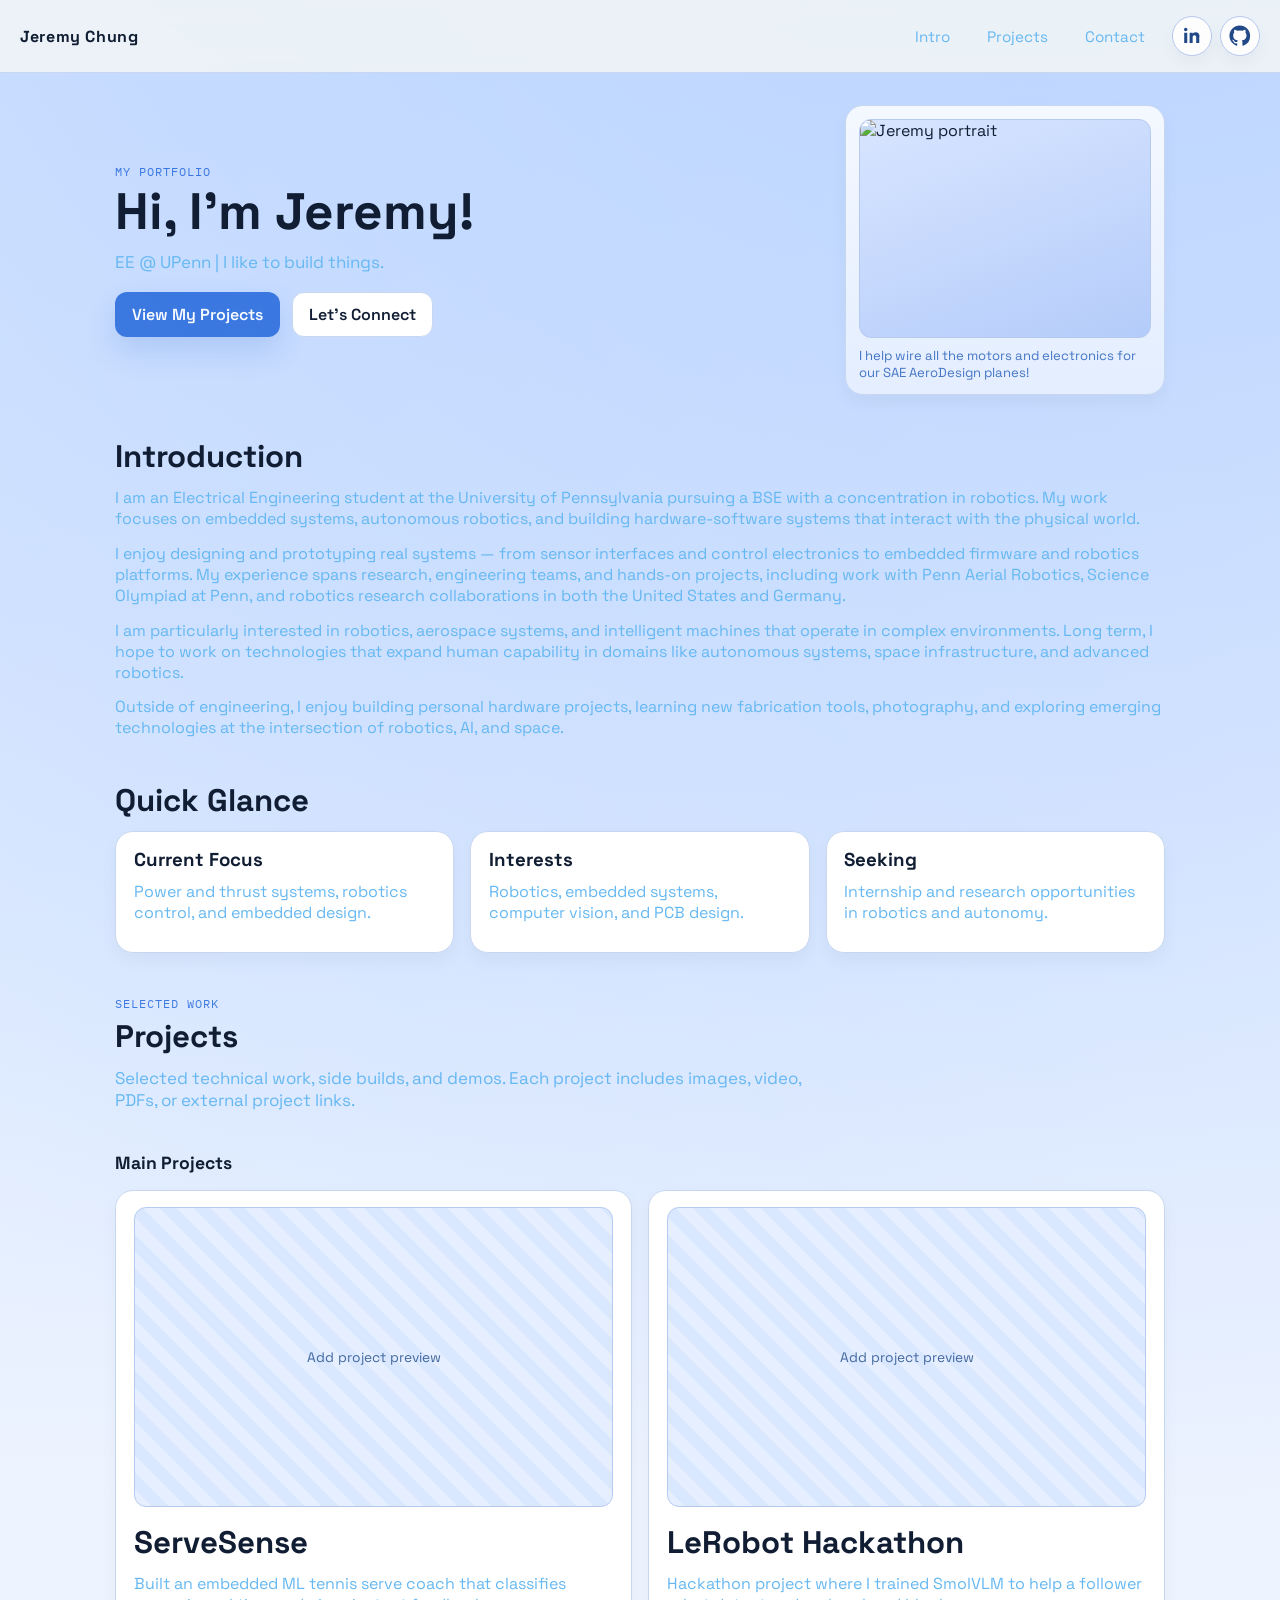
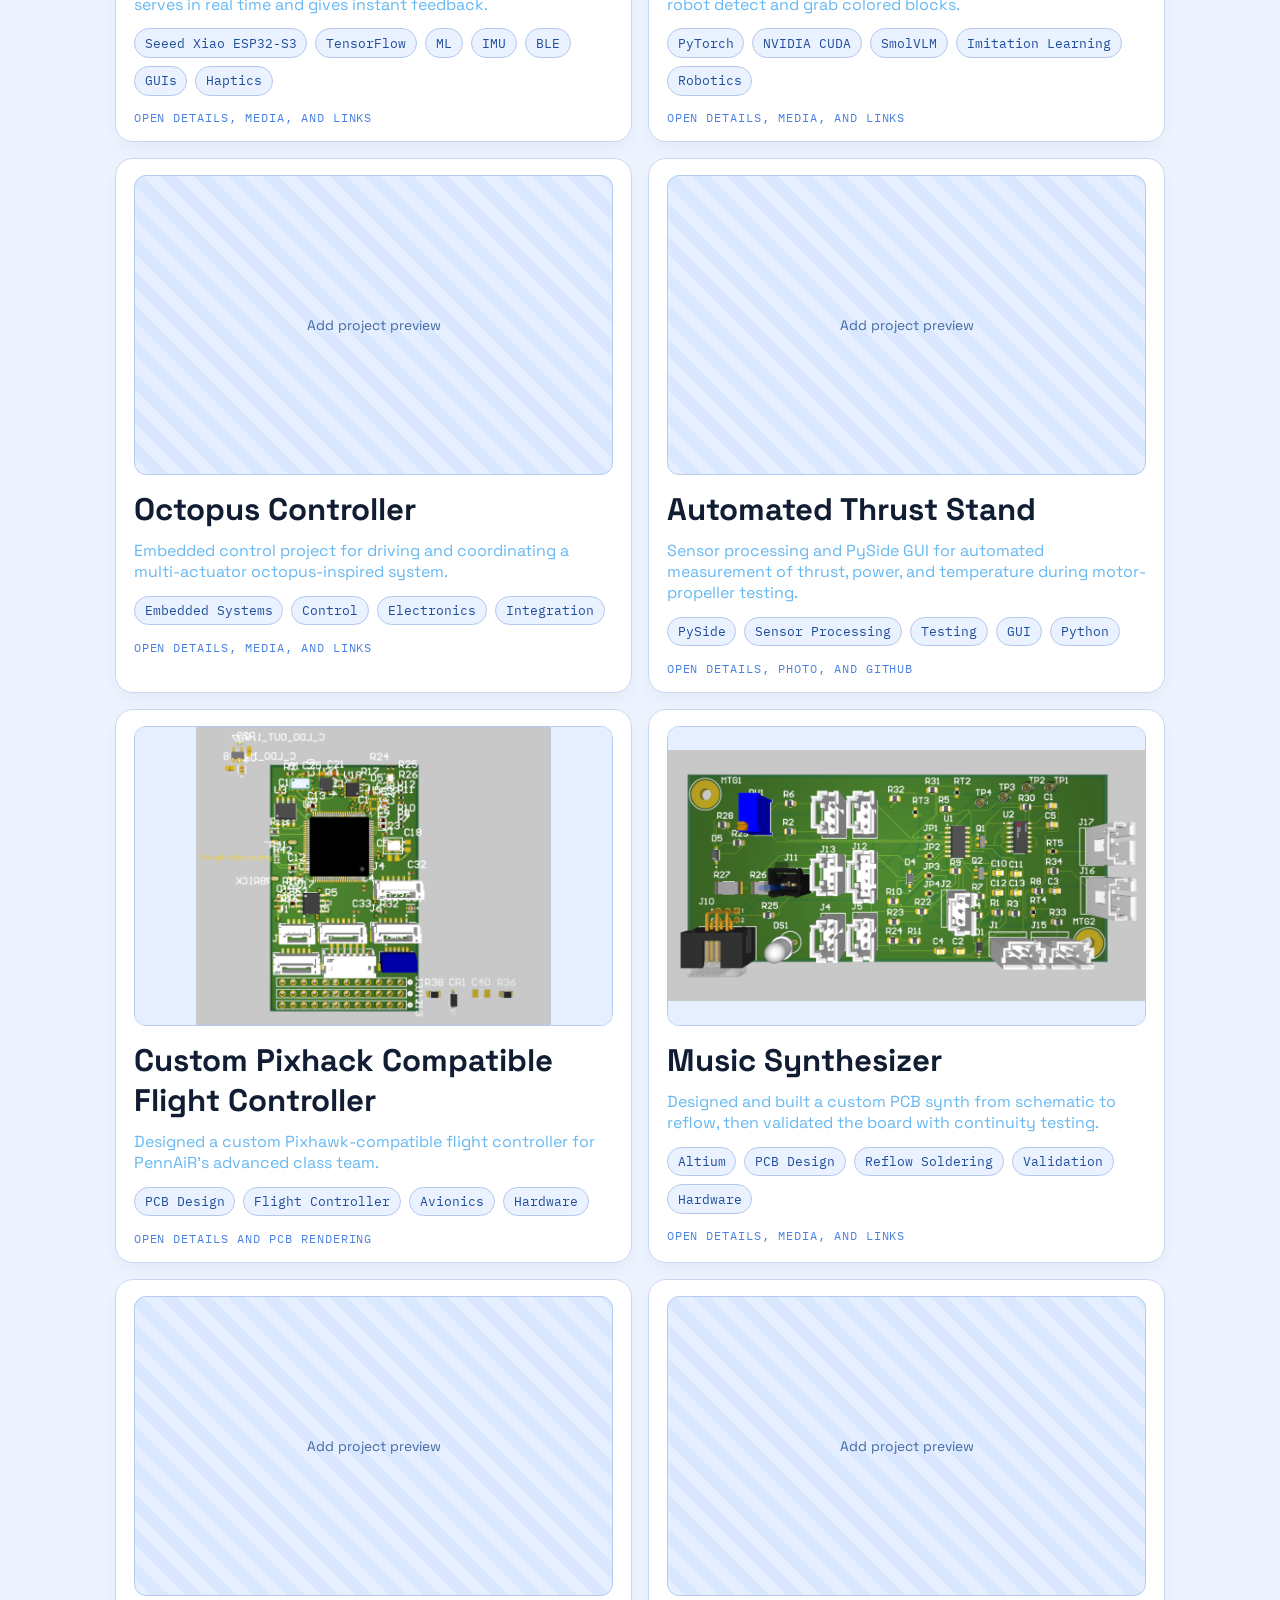
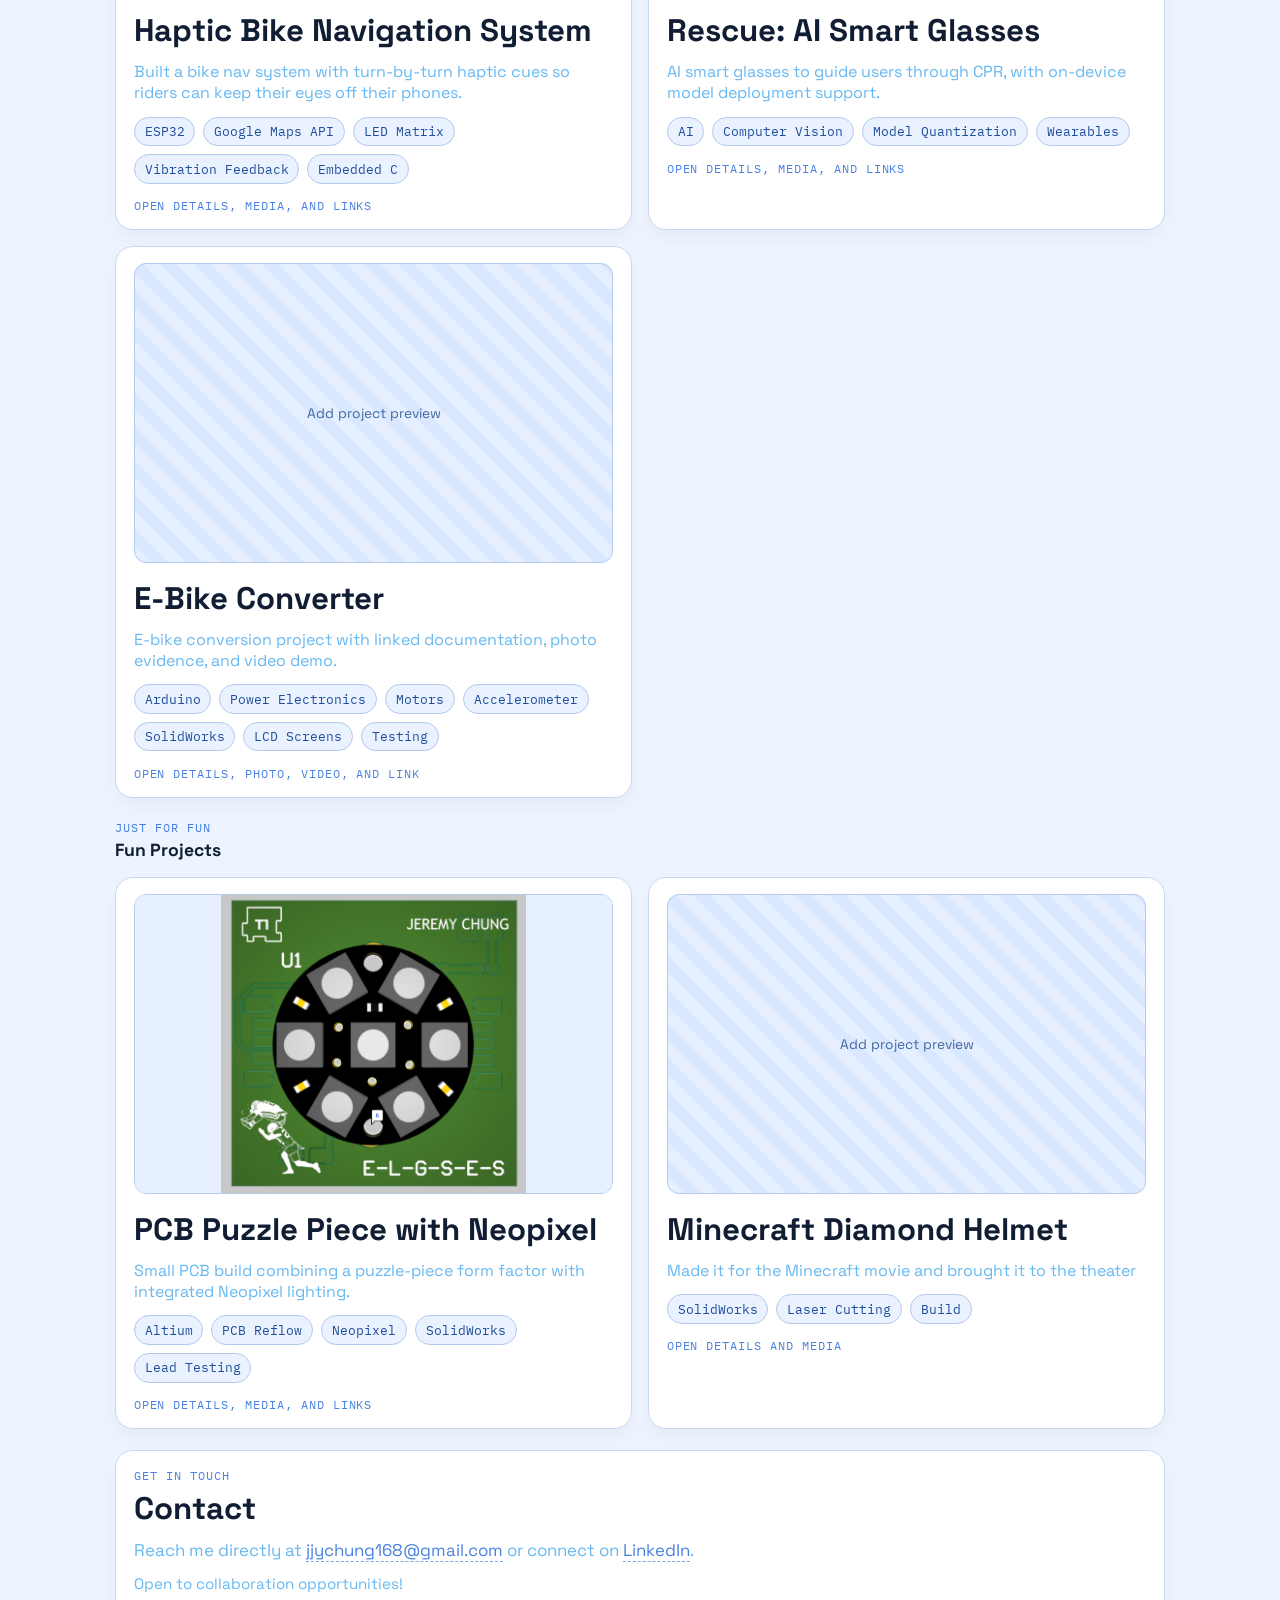
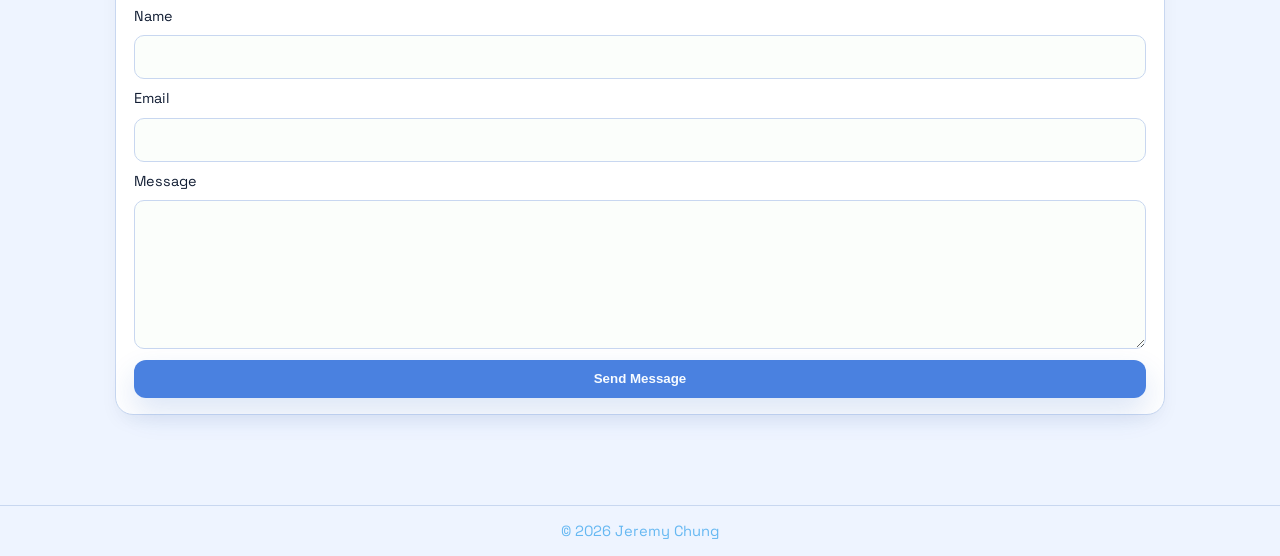
==== commit bbc7c43f: "added photos videos and pdfs to projects" ====
--- a/index.html
+++ b/index.html
@@ -19,11 +19,43 @@
   <body>
     <header class="site-header">
       <a class="logo" href="#intro">Jeremy Chung</a>
-      <nav>
-        <a href="#intro">Intro</a>
-        <a href="#projects">Projects</a>
-        <a href="#contact">Contact</a>
-      </nav>
+      <div class="header-actions">
+        <nav>
+          <a href="#intro">Intro</a>
+          <a href="#projects">Projects</a>
+          <a href="#contact">Contact</a>
+        </nav>
+        <div class="social-links header-social-links" aria-label="Social profiles">
+          <a
+            class="social-link"
+            href="https://www.linkedin.com/in/jeremy-c-upenn28"
+            target="_blank"
+            rel="noopener noreferrer"
+            aria-label="LinkedIn profile"
+            title="LinkedIn"
+          >
+            <svg viewBox="0 0 24 24" aria-hidden="true">
+              <path
+                d="M6.94 8.5H3.56V20h3.38V8.5Zm.22-3.56c0-1.06-.8-1.94-1.91-1.94S3.34 3.88 3.34 4.94c0 1.05.8 1.9 1.89 1.9h.02c1.13 0 1.91-.85 1.91-1.9ZM20.66 13.02c0-3.46-1.85-5.07-4.32-5.07-1.99 0-2.88 1.09-3.38 1.86V8.5H9.58c.04.87 0 11.5 0 11.5h3.38v-6.42c0-.34.02-.68.13-.92.27-.68.89-1.38 1.92-1.38 1.35 0 1.89 1.03 1.89 2.54V20H20.3v-6.98Z"
+              />
+            </svg>
+          </a>
+          <a
+            class="social-link"
+            href="https://github.com/jeremychungg"
+            target="_blank"
+            rel="noopener noreferrer"
+            aria-label="GitHub profile"
+            title="GitHub"
+          >
+            <svg viewBox="0 0 24 24" aria-hidden="true">
+              <path
+                d="M12 .5C5.65.5.5 5.66.5 12.03c0 5.1 3.3 9.42 7.87 10.94.58.11.79-.25.79-.56 0-.27-.01-1.18-.02-2.13-3.2.7-3.88-1.36-3.88-1.36-.52-1.34-1.28-1.69-1.28-1.69-1.05-.72.08-.7.08-.7 1.16.08 1.77 1.2 1.77 1.2 1.03 1.77 2.7 1.26 3.36.96.1-.75.4-1.26.73-1.55-2.56-.29-5.25-1.28-5.25-5.73 0-1.27.45-2.3 1.19-3.11-.12-.29-.52-1.47.11-3.07 0 0 .97-.31 3.19 1.19a10.9 10.9 0 0 1 5.8 0c2.21-1.5 3.18-1.19 3.18-1.19.64 1.6.24 2.78.12 3.07.74.81 1.18 1.84 1.18 3.11 0 4.46-2.69 5.43-5.26 5.71.41.36.78 1.09.78 2.2 0 1.59-.01 2.86-.01 3.24 0 .31.21.68.8.56A11.54 11.54 0 0 0 23.5 12.03C23.5 5.66 18.35.5 12 .5Z"
+              />
+            </svg>
+          </a>
+        </div>
+      </div>
     </header>
 
     <main>
@@ -89,8 +121,7 @@
         <p class="eyebrow">Selected Work</p>
         <h2>Projects</h2>
         <p class="lead">
-          Selected technical work, side builds, and demos. Each project can
-          include images, video, PDFs, and external project links.
+          Selected technical work, side builds, and demos. Each project includes images, video, PDFs, or external project links.
         </p>
       </section>
 
--- a/styles.css
+++ b/styles.css
@@ -44,6 +44,12 @@
   padding: 1rem 1.25rem;
 }
 
+.header-actions {
+  display: flex;
+  align-items: center;
+  gap: 1rem;
+}
+
 .logo {
   font-weight: 700;
   letter-spacing: 0.04em;
@@ -151,6 +157,11 @@
   display: flex;
   gap: 0.75rem;
   margin: 1rem 0 0;
+}
+
+.header-social-links {
+  margin: 0;
+  gap: 0.5rem;
 }
 
 .social-link {
@@ -167,6 +178,11 @@
   transition: transform 0.15s ease, box-shadow 0.15s ease, background 0.15s ease;
 }
 
+.header-social-links .social-link {
+  width: 2.5rem;
+  height: 2.5rem;
+}
+
 .social-link:hover,
 .social-link:focus-visible {
   transform: translateY(-2px);
@@ -243,7 +259,8 @@
   display: block;
   width: 100%;
   height: 100%;
-  object-fit: cover;
+  object-fit: contain;
+  background: #e6efff;
 }
 
 .project-card-media.is-placeholder {
@@ -443,7 +460,7 @@
 
 .modal-shot img {
   display: block;
-  object-fit: cover;
+  object-fit: contain;
   background: #e6efff;
 }
 
@@ -508,6 +525,15 @@
 }
 
 @media (max-width: 800px) {
+  .site-header,
+  .header-actions {
+    flex-wrap: wrap;
+  }
+
+  .header-actions {
+    justify-content: flex-end;
+  }
+
   .hero {
     grid-template-columns: 1fr;
   }
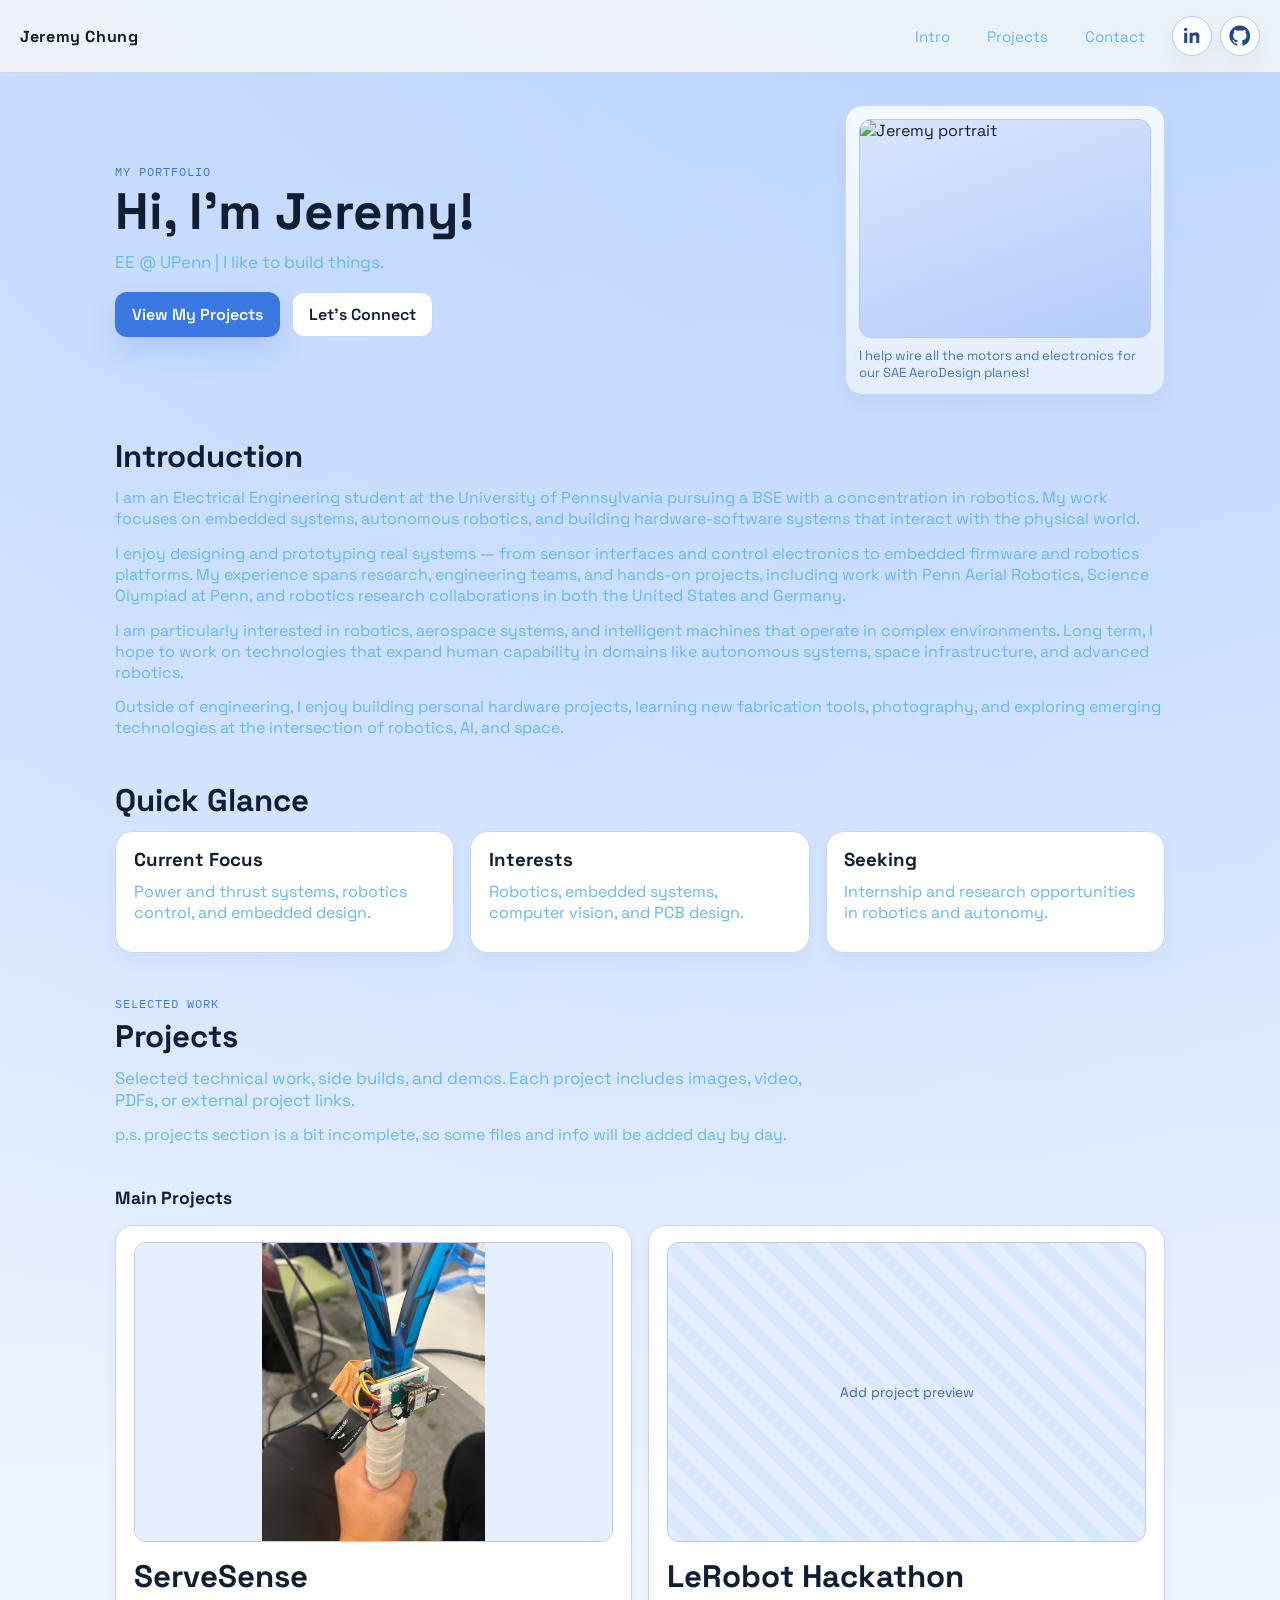
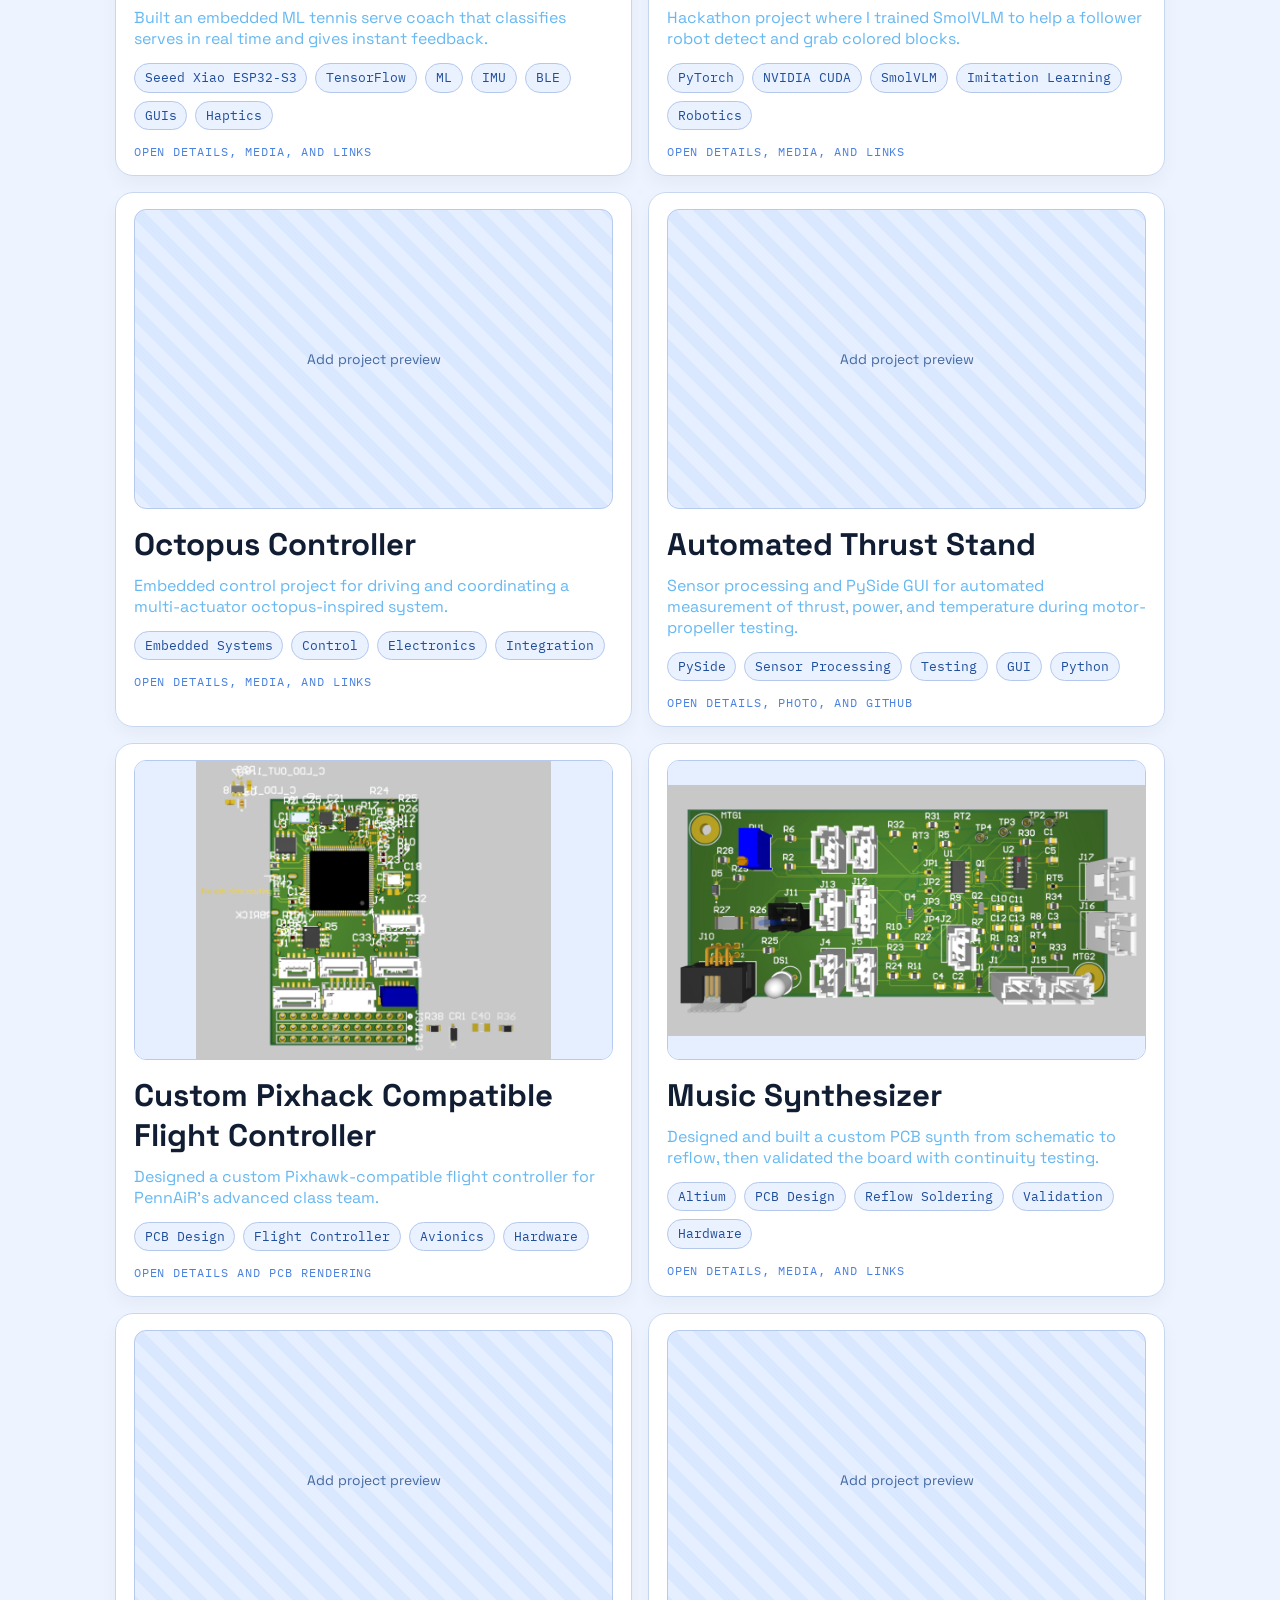
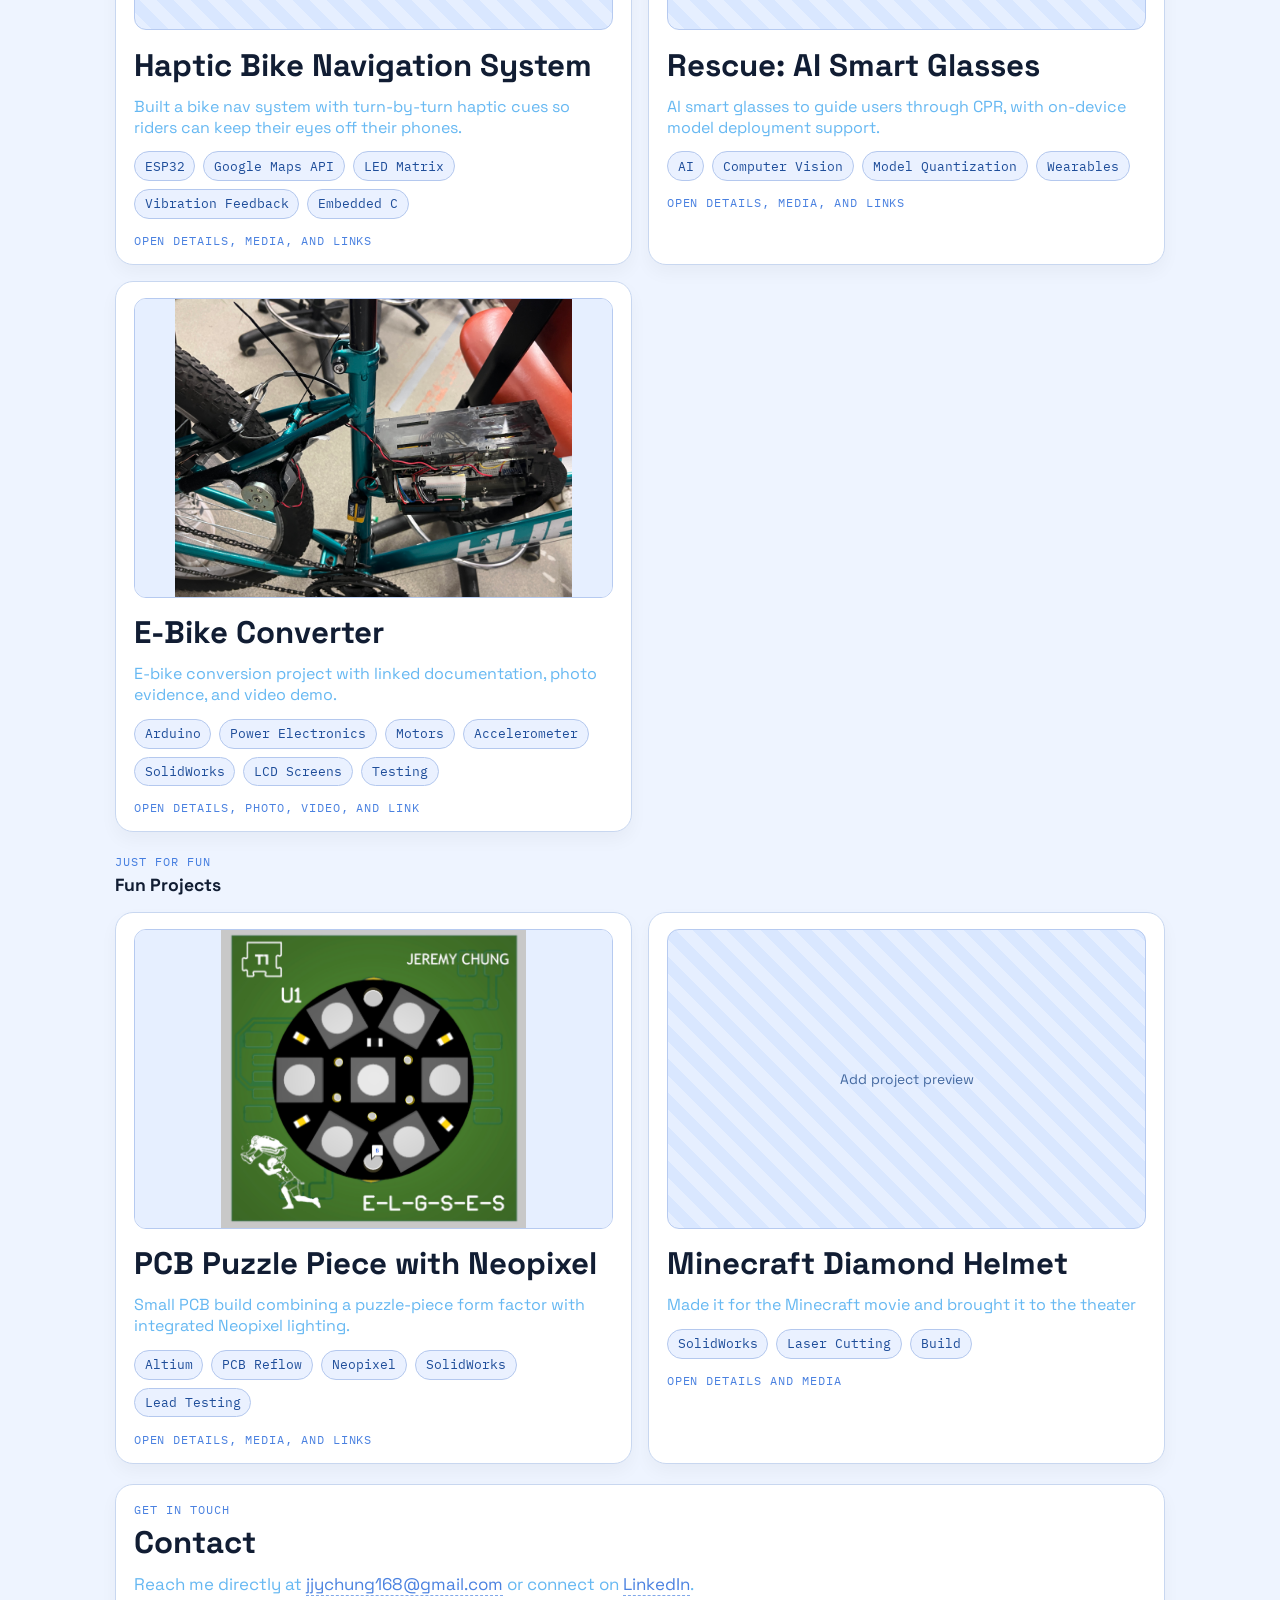
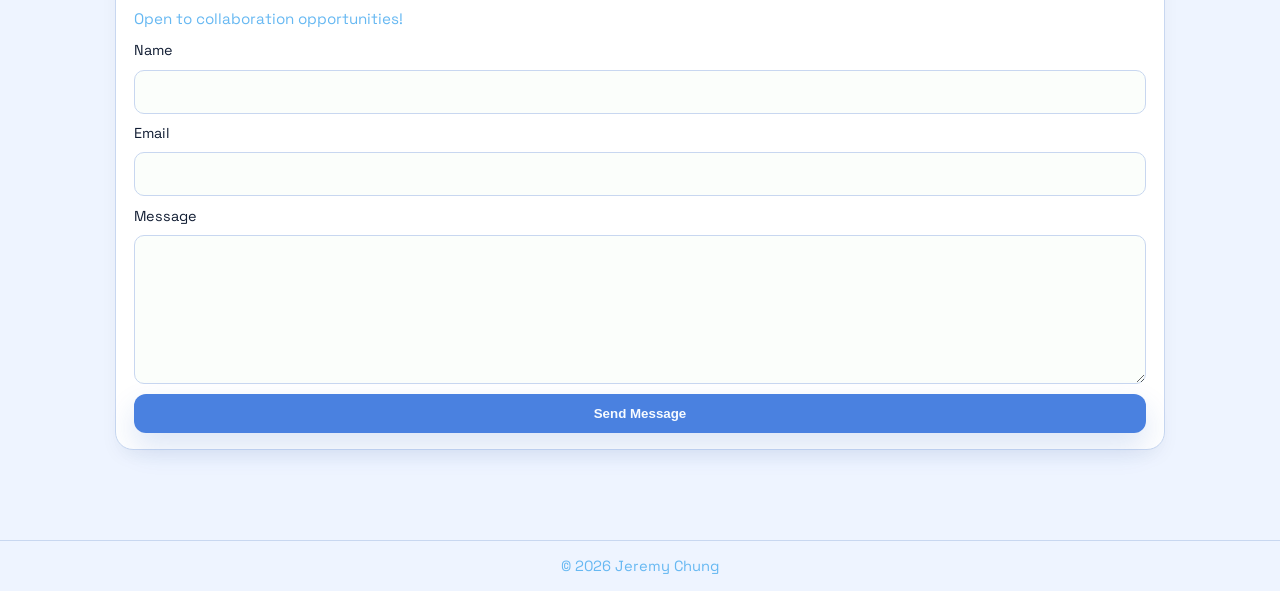
==== commit d430ab79: "Update portfolio README copy" ====
--- a/index.html
+++ b/index.html
@@ -123,6 +123,7 @@
         <p class="lead">
           Selected technical work, side builds, and demos. Each project includes images, video, PDFs, or external project links.
         </p>
+        <p> p.s. projects section is a bit incomplete, so some files and info will be added day by day. </p>
       </section>
 
       <section class="project-subsection reveal" aria-labelledby="featured-projects-title">
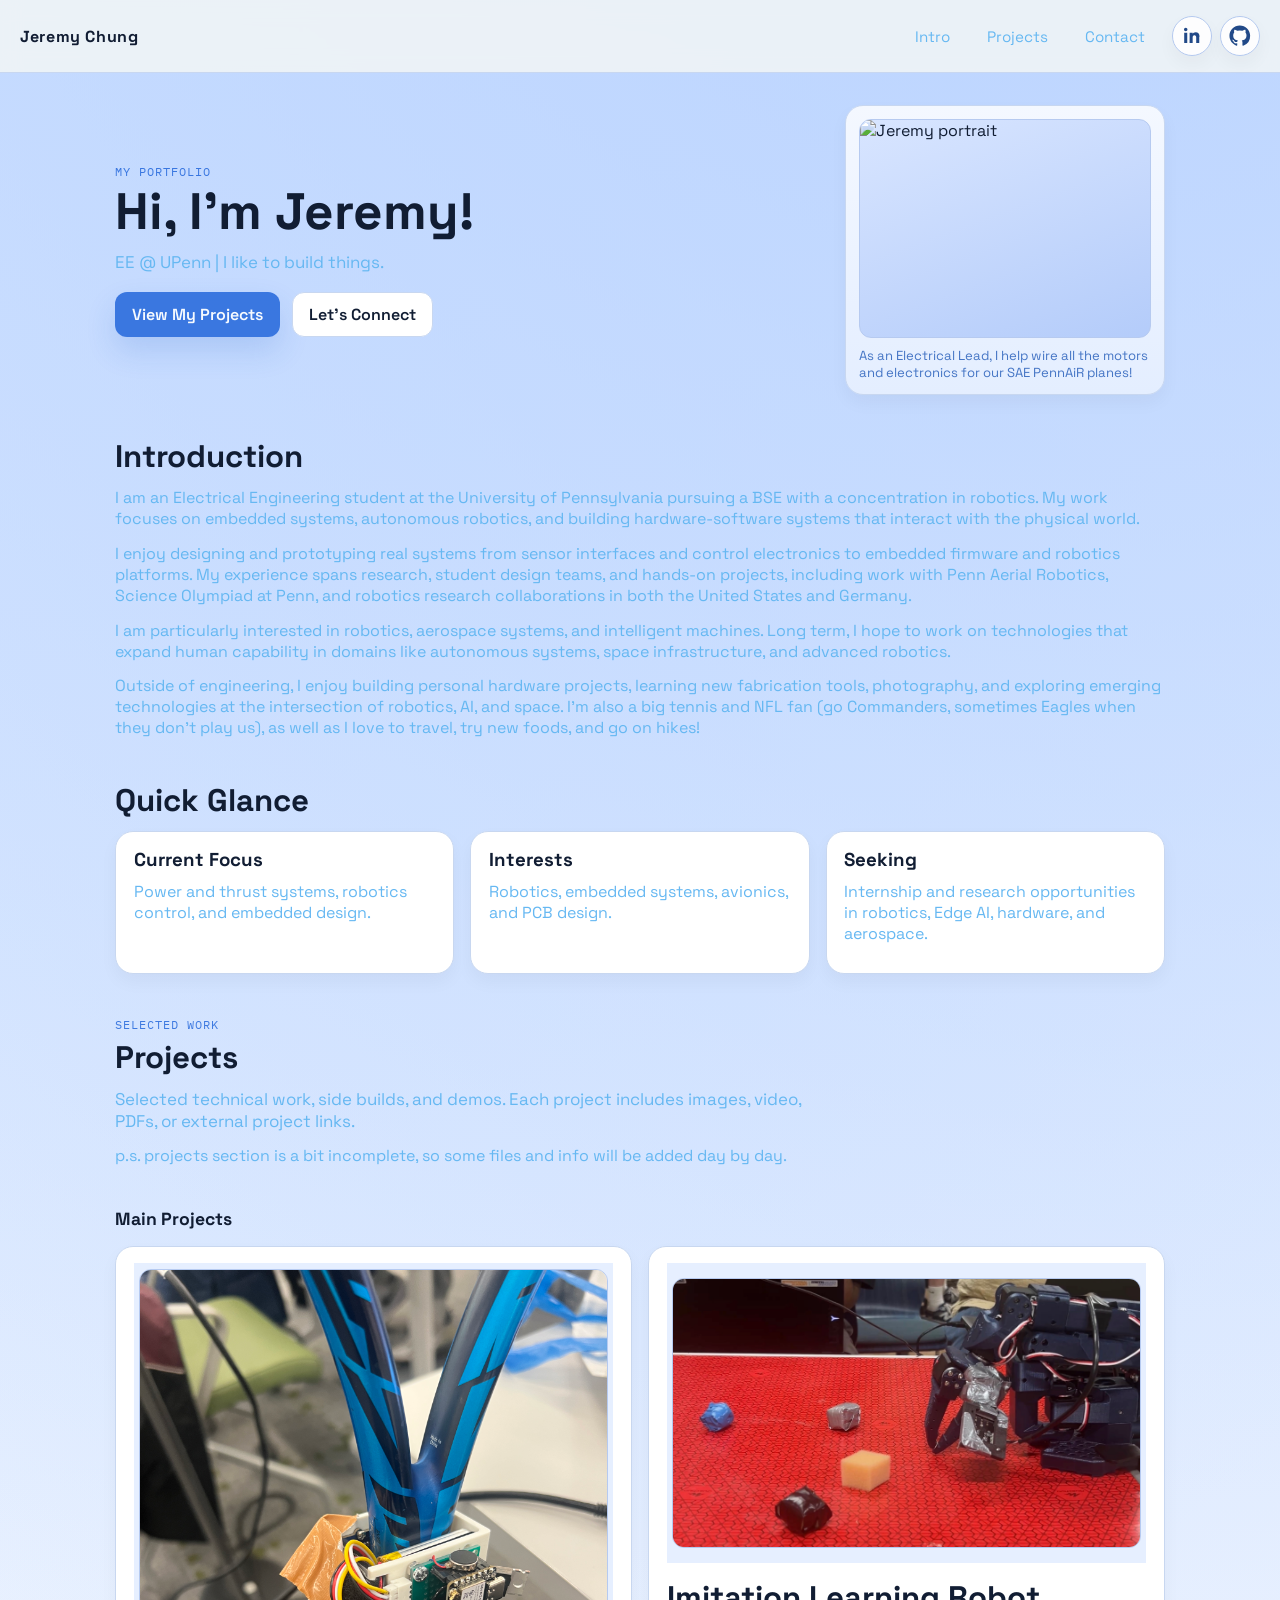
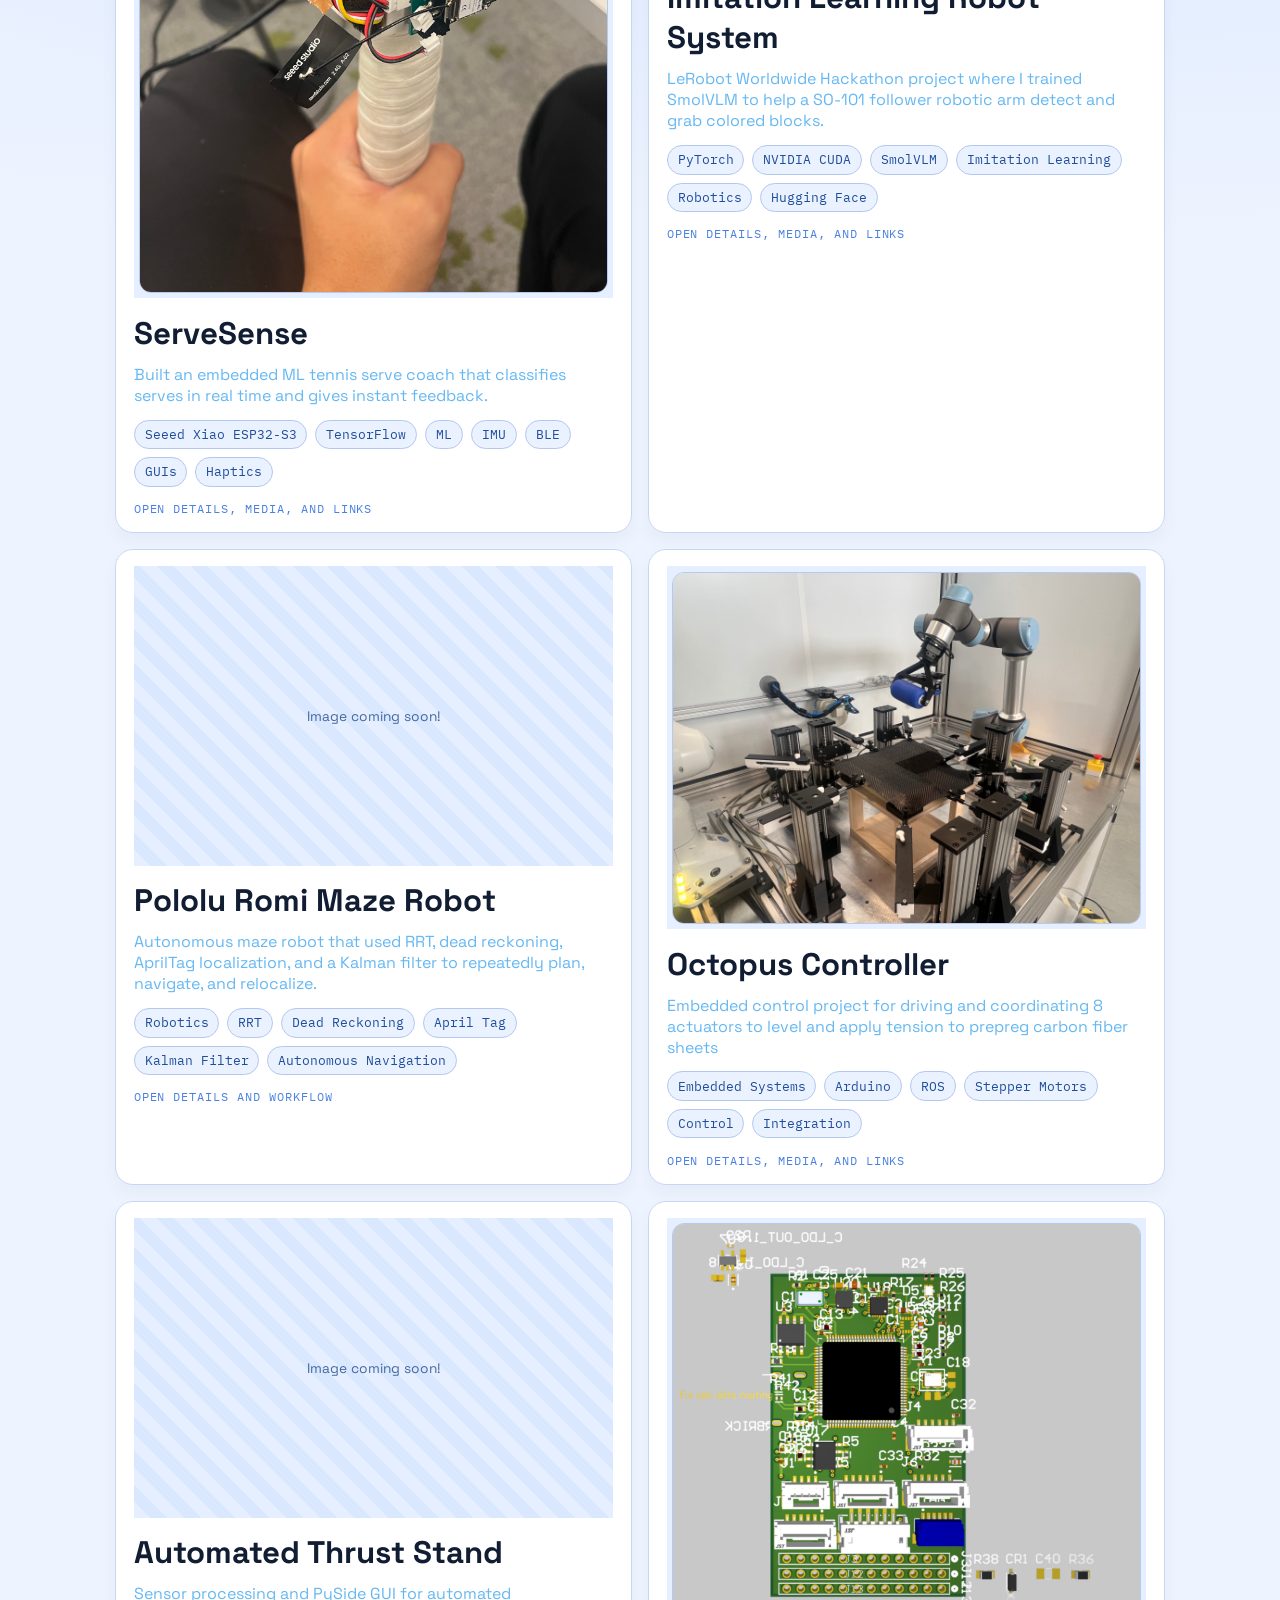
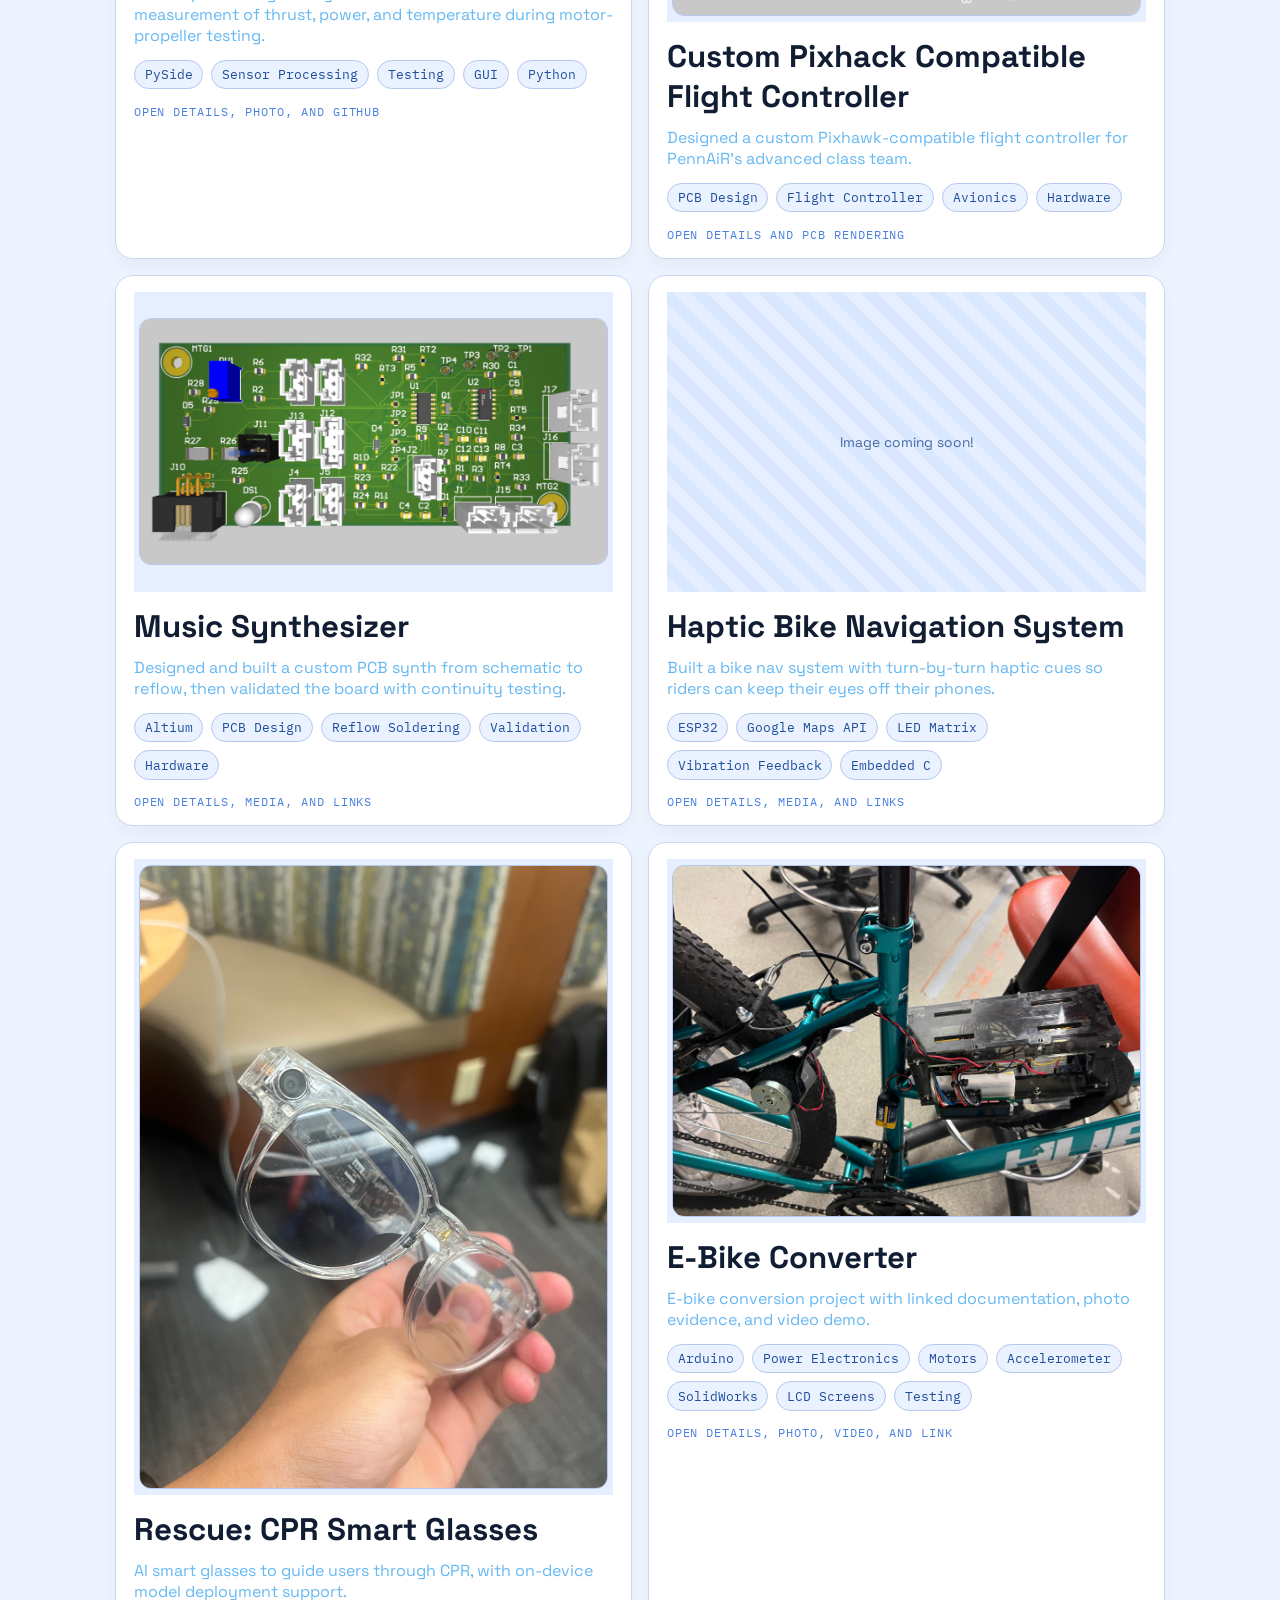
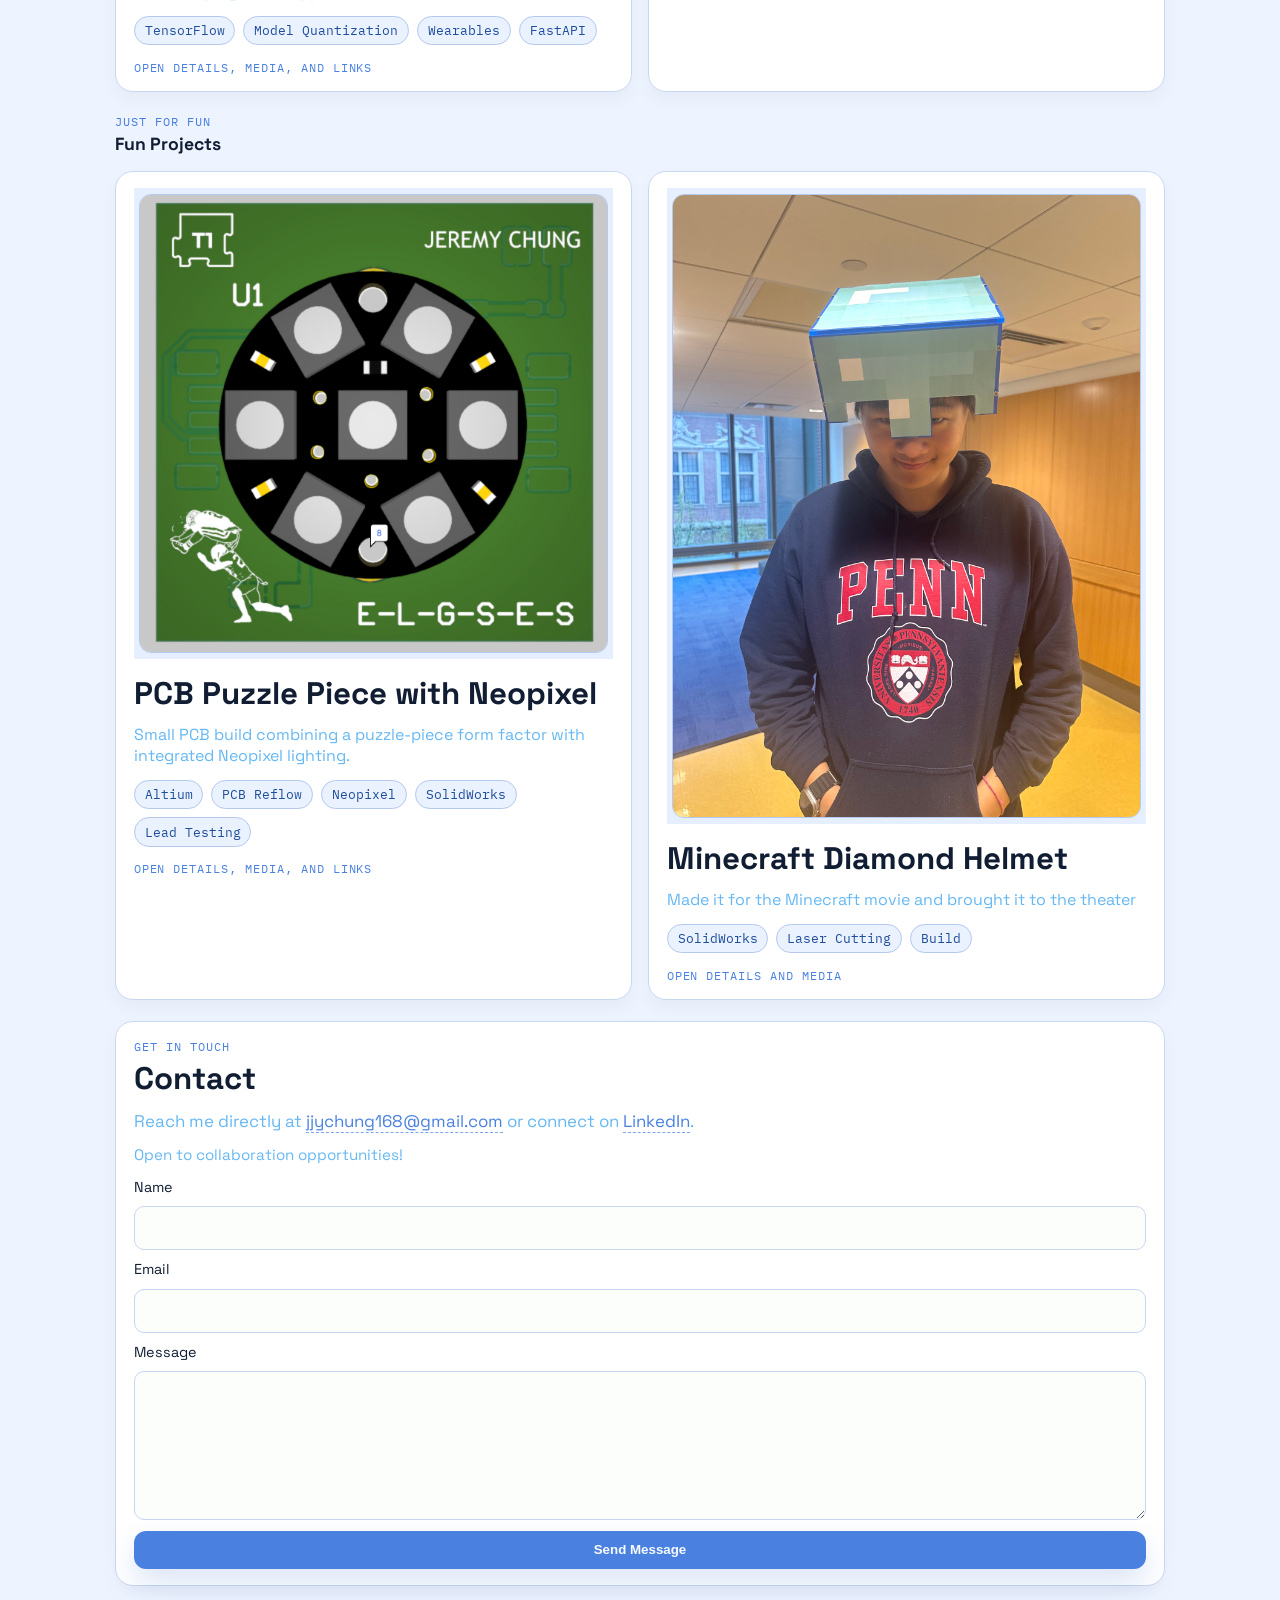
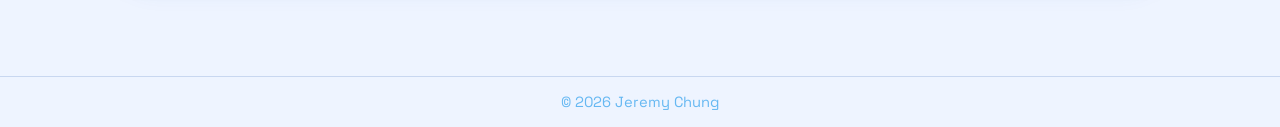
==== commit cbe1ba00: "Update portfolio site content and assets" ====
--- a/index.html
+++ b/index.html
@@ -78,7 +78,7 @@
             alt="Jeremy portrait"
           />
           <p class="hero-photo-note">
-            I help wire all the motors and electronics for our SAE AeroDesign planes!
+            As an Electrical Lead, I help wire all the motors and electronics for our SAE PennAiR planes!
           </p>
         </div>
       </section>
@@ -89,13 +89,13 @@
           I am an Electrical Engineering student at the University of Pennsylvania pursuing a BSE with a concentration in robotics. My work focuses on embedded systems, autonomous robotics, and building hardware-software systems that interact with the physical world.
         </p>
         <p>
-          I enjoy designing and prototyping real systems — from sensor interfaces and control electronics to embedded firmware and robotics platforms. My experience spans research, engineering teams, and hands-on projects, including work with Penn Aerial Robotics, Science Olympiad at Penn, and robotics research collaborations in both the United States and Germany.
-        </p>
-        <p>
-          I am particularly interested in robotics, aerospace systems, and intelligent machines that operate in complex environments. Long term, I hope to work on technologies that expand human capability in domains like autonomous systems, space infrastructure, and advanced robotics.
+          I enjoy designing and prototyping real systems from sensor interfaces and control electronics to embedded firmware and robotics platforms. My experience spans research, student design teams, and hands-on projects, including work with Penn Aerial Robotics, Science Olympiad at Penn, and robotics research collaborations in both the United States and Germany.
+        </p>
+        <p>
+          I am particularly interested in robotics, aerospace systems, and intelligent machines. Long term, I hope to work on technologies that expand human capability in domains like autonomous systems, space infrastructure, and advanced robotics.
         </p >
         <p>
-          Outside of engineering, I enjoy building personal hardware projects, learning new fabrication tools, photography, and exploring emerging technologies at the intersection of robotics, AI, and space.
+          Outside of engineering, I enjoy building personal hardware projects, learning new fabrication tools, photography, and exploring emerging technologies at the intersection of robotics, AI, and space. I'm also a big tennis and NFL fan (go Commanders, sometimes Eagles when they don't play us), as well as I love to travel, try new foods, and go on hikes!
         </p>
       </section>
 
@@ -108,11 +108,11 @@
           </article>
           <article class="panel">
             <h3>Interests</h3>
-            <p>Robotics, embedded systems, computer vision, and PCB design.</p>
+            <p>Robotics, embedded systems, avionics, and PCB design.</p>
           </article>
           <article class="panel">
             <h3>Seeking</h3>
-            <p>Internship and research opportunities in robotics and autonomy.</p>
+            <p>Internship and research opportunities in robotics, Edge AI, hardware, and aerospace.</p>
           </article>
         </div>
       </section>
--- a/styles.css
+++ b/styles.css
@@ -249,17 +249,21 @@
   width: 100%;
   aspect-ratio: 16 / 10;
   margin-bottom: 0.9rem;
+  display: grid;
+  place-items: center;
+  padding: 0.35rem;
+  background: #e6efff;
+}
+
+.project-card-media img {
+  display: block;
+  width: auto;
+  height: auto;
+  max-width: 100%;
+  max-height: 100%;
+  object-fit: contain;
   border: 1px solid #b6caf0;
   border-radius: 12px;
-  overflow: hidden;
-  background: #e6efff;
-}
-
-.project-card-media img {
-  display: block;
-  width: 100%;
-  height: 100%;
-  object-fit: contain;
   background: #e6efff;
 }
 
@@ -439,38 +443,47 @@
 }
 
 .project-modal-images {
-  display: grid;
-  gap: 0.75rem;
-  grid-template-columns: repeat(2, minmax(0, 1fr));
+  column-count: 2;
+  column-gap: 0.75rem;
 }
 
 .modal-shot {
-  margin: 0;
+  margin: 0 0 0.75rem;
+  break-inside: avoid;
+  display: inline-block;
+  width: 100%;
 }
 
 .modal-shot img,
 .modal-shot video,
 .modal-shot iframe,
 .modal-shot .modal-placeholder {
-  width: 100%;
-  aspect-ratio: 16 / 10;
   border: 1px solid #b6caf0;
   border-radius: 12px;
 }
 
 .modal-shot img {
   display: block;
+  width: auto;
+  max-width: 100%;
+  height: auto;
+  max-height: min(70vh, 520px);
   object-fit: contain;
   background: #e6efff;
+  margin: 0 auto;
 }
 
 .modal-shot video,
 .modal-shot iframe {
   display: block;
+  width: 100%;
+  aspect-ratio: 16 / 10;
   background: #dbe7ff;
 }
 
 .modal-shot .modal-placeholder {
+  width: 100%;
+  aspect-ratio: 16 / 10;
   display: grid;
   place-items: center;
   background: repeating-linear-gradient(
@@ -544,6 +557,6 @@
   }
 
   .project-modal-images {
-    grid-template-columns: 1fr;
+    column-count: 1;
   }
 }
